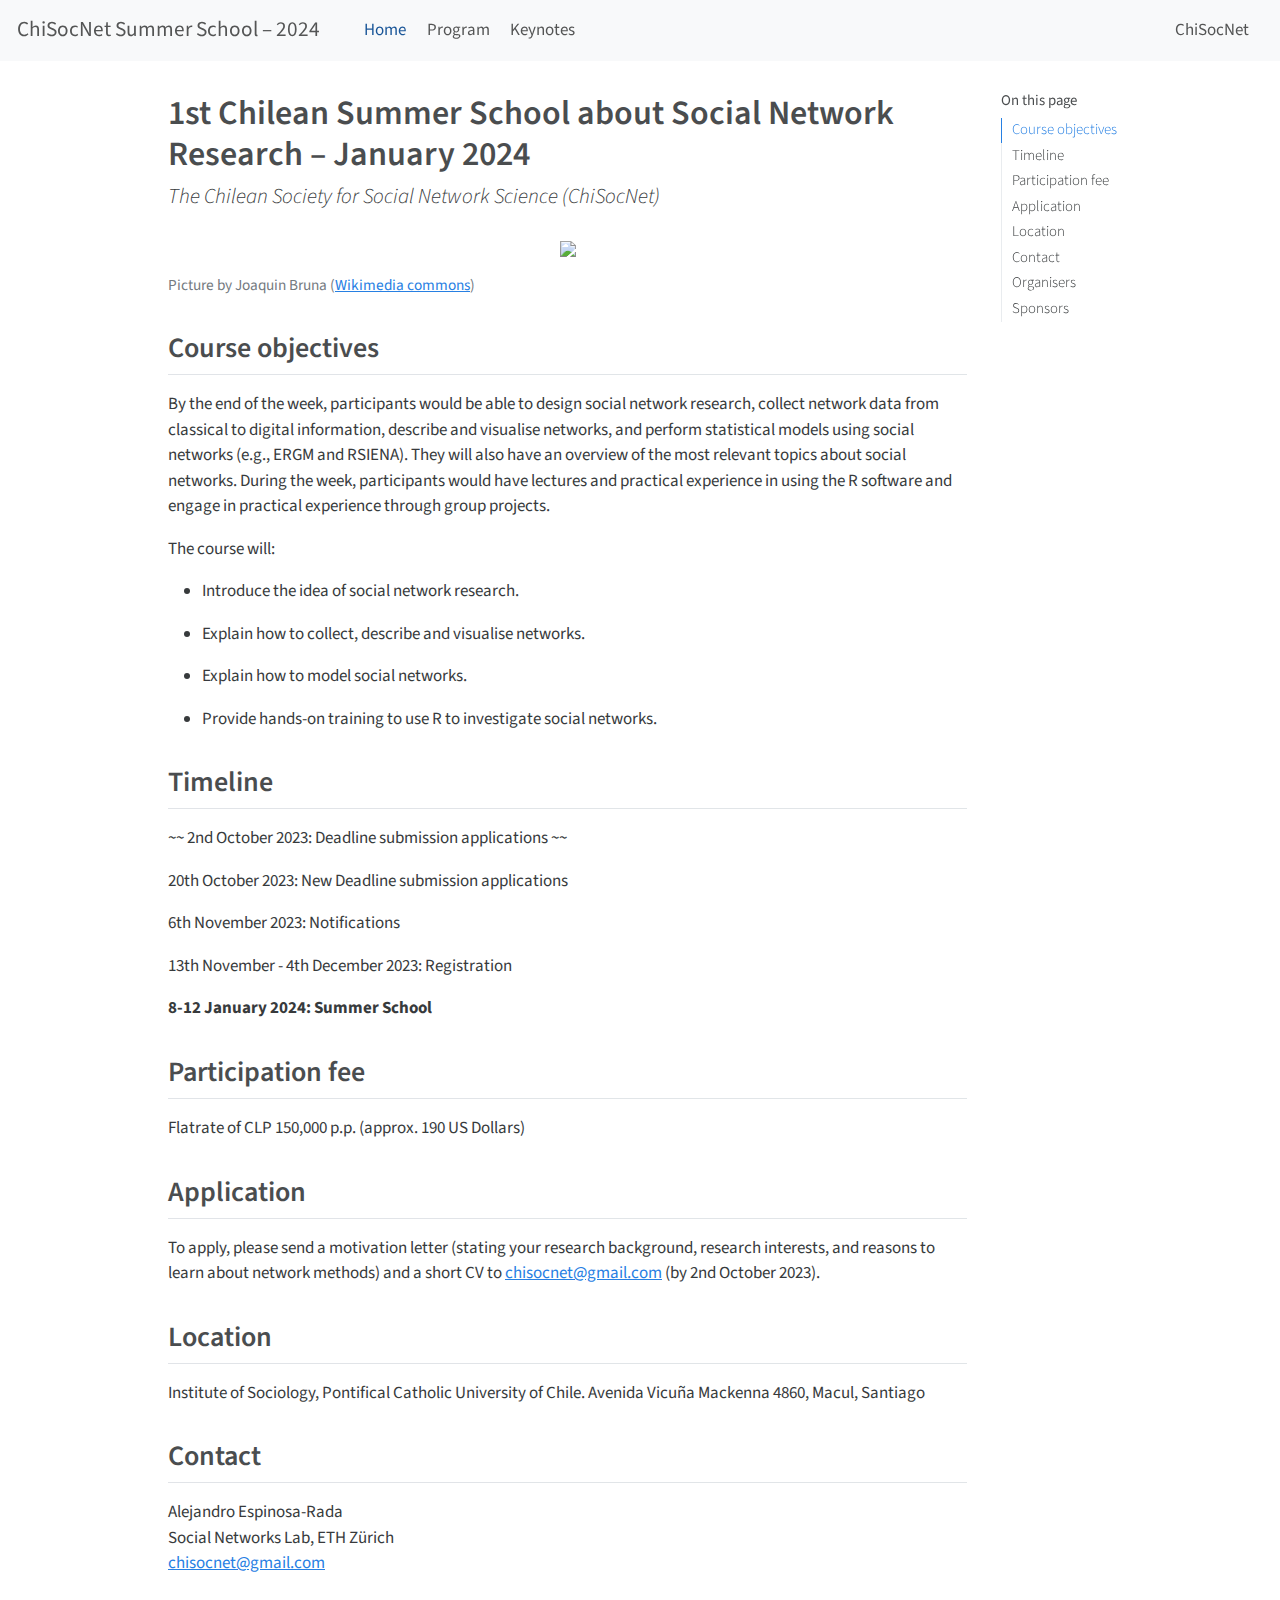
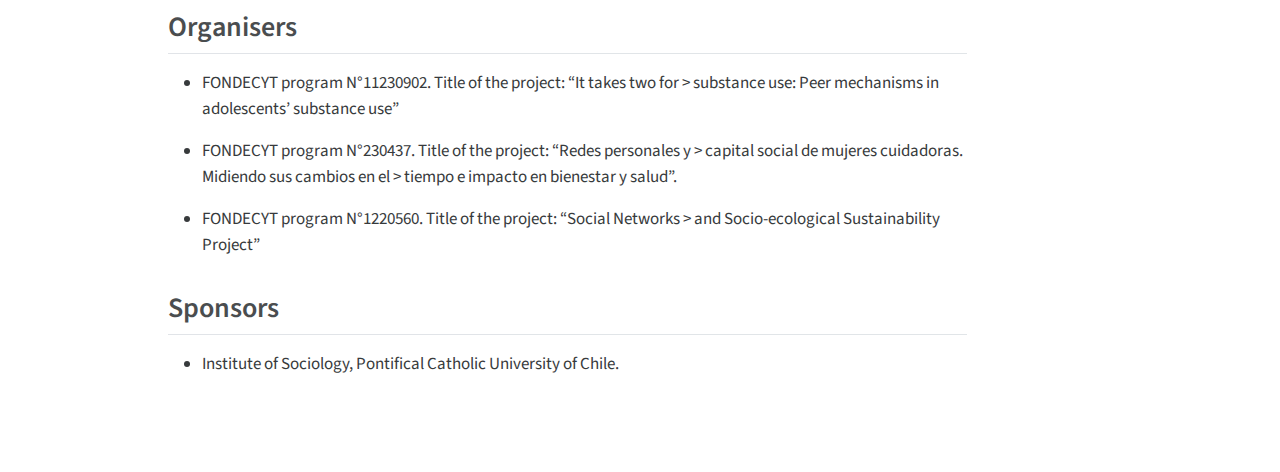
==== docs/index.html @ 859cd5cc "Re-build quarto files" ====
<!DOCTYPE html>
<html xmlns="http://www.w3.org/1999/xhtml" lang="en" xml:lang="en"><head>

<meta charset="utf-8">
<meta name="generator" content="quarto-1.3.450">

<meta name="viewport" content="width=device-width, initial-scale=1.0, user-scalable=yes">


<title>ChiSocNet Summer School – 2024 - 1st Chilean Summer School about Social Network Research – January 2024</title>
<style>
code{white-space: pre-wrap;}
span.smallcaps{font-variant: small-caps;}
div.columns{display: flex; gap: min(4vw, 1.5em);}
div.column{flex: auto; overflow-x: auto;}
div.hanging-indent{margin-left: 1.5em; text-indent: -1.5em;}
ul.task-list{list-style: none;}
ul.task-list li input[type="checkbox"] {
  width: 0.8em;
  margin: 0 0.8em 0.2em -1em; /* quarto-specific, see https://github.com/quarto-dev/quarto-cli/issues/4556 */ 
  vertical-align: middle;
}
</style>


<script src="site_libs/quarto-nav/quarto-nav.js"></script>
<script src="site_libs/clipboard/clipboard.min.js"></script>
<script src="site_libs/quarto-search/autocomplete.umd.js"></script>
<script src="site_libs/quarto-search/fuse.min.js"></script>
<script src="site_libs/quarto-search/quarto-search.js"></script>
<meta name="quarto:offset" content="./">
<script src="site_libs/quarto-html/quarto.js"></script>
<script src="site_libs/quarto-html/popper.min.js"></script>
<script src="site_libs/quarto-html/tippy.umd.min.js"></script>
<script src="site_libs/quarto-html/anchor.min.js"></script>
<link href="site_libs/quarto-html/tippy.css" rel="stylesheet">
<link href="site_libs/quarto-html/quarto-syntax-highlighting.css" rel="stylesheet" id="quarto-text-highlighting-styles">
<script src="site_libs/bootstrap/bootstrap.min.js"></script>
<link href="site_libs/bootstrap/bootstrap-icons.css" rel="stylesheet">
<link href="site_libs/bootstrap/bootstrap.min.css" rel="stylesheet" id="quarto-bootstrap" data-mode="light">
<script id="quarto-search-options" type="application/json">{
  "location": "navbar",
  "copy-button": false,
  "collapse-after": 3,
  "panel-placement": "end",
  "type": "overlay",
  "limit": 20,
  "language": {
    "search-no-results-text": "No results",
    "search-matching-documents-text": "matching documents",
    "search-copy-link-title": "Copy link to search",
    "search-hide-matches-text": "Hide additional matches",
    "search-more-match-text": "more match in this document",
    "search-more-matches-text": "more matches in this document",
    "search-clear-button-title": "Clear",
    "search-detached-cancel-button-title": "Cancel",
    "search-submit-button-title": "Submit",
    "search-label": "Search"
  }
}</script>


<link rel="stylesheet" href="styles.css">
</head>

<body class="nav-fixed">

<div id="quarto-search-results"></div>
  <header id="quarto-header" class="headroom fixed-top">
    <nav class="navbar navbar-expand-lg navbar-dark ">
      <div class="navbar-container container-fluid">
      <div class="navbar-brand-container">
    <a class="navbar-brand" href="./index.html">
    <span class="navbar-title">ChiSocNet Summer School – 2024</span>
    </a>
  </div>
            <div id="quarto-search" class="" title="Search"></div>
          <button class="navbar-toggler" type="button" data-bs-toggle="collapse" data-bs-target="#navbarCollapse" aria-controls="navbarCollapse" aria-expanded="false" aria-label="Toggle navigation" onclick="if (window.quartoToggleHeadroom) { window.quartoToggleHeadroom(); }">
  <span class="navbar-toggler-icon"></span>
</button>
          <div class="collapse navbar-collapse" id="navbarCollapse">
            <ul class="navbar-nav navbar-nav-scroll me-auto">
  <li class="nav-item">
    <a class="nav-link active" href="./index.html" rel="" target="" aria-current="page">
 <span class="menu-text">Home</span></a>
  </li>  
  <li class="nav-item">
    <a class="nav-link" href="./program.html" rel="" target="">
 <span class="menu-text">Program</span></a>
  </li>  
  <li class="nav-item">
    <a class="nav-link" href="./keynotes.html" rel="" target="">
 <span class="menu-text">Keynotes</span></a>
  </li>  
</ul>
            <ul class="navbar-nav navbar-nav-scroll ms-auto">
  <li class="nav-item">
    <a class="nav-link" href="./about.html" rel="" target="">
 <span class="menu-text">ChiSocNet</span></a>
  </li>  
</ul>
            <div class="quarto-navbar-tools">
</div>
          </div> <!-- /navcollapse -->
      </div> <!-- /container-fluid -->
    </nav>
</header>
<!-- content -->
<div id="quarto-content" class="quarto-container page-columns page-rows-contents page-layout-article page-navbar">
<!-- sidebar -->
<!-- margin-sidebar -->
    <div id="quarto-margin-sidebar" class="sidebar margin-sidebar">
        <nav id="TOC" role="doc-toc" class="toc-active">
    <h2 id="toc-title">On this page</h2>
   
  <ul>
  <li><a href="#course-objectives" id="toc-course-objectives" class="nav-link active" data-scroll-target="#course-objectives">Course objectives</a></li>
  <li><a href="#timeline" id="toc-timeline" class="nav-link" data-scroll-target="#timeline">Timeline</a></li>
  <li><a href="#participation-fee" id="toc-participation-fee" class="nav-link" data-scroll-target="#participation-fee">Participation fee</a></li>
  <li><a href="#application" id="toc-application" class="nav-link" data-scroll-target="#application">Application</a></li>
  <li><a href="#location" id="toc-location" class="nav-link" data-scroll-target="#location">Location</a></li>
  <li><a href="#contact" id="toc-contact" class="nav-link" data-scroll-target="#contact">Contact</a></li>
  <li><a href="#organisers" id="toc-organisers" class="nav-link" data-scroll-target="#organisers">Organisers</a></li>
  <li><a href="#sponsors" id="toc-sponsors" class="nav-link" data-scroll-target="#sponsors">Sponsors</a></li>
  </ul>
</nav>
    </div>
<!-- main -->
<main class="content" id="quarto-document-content">

<header id="title-block-header" class="quarto-title-block default">
<div class="quarto-title">
<h1 class="title">1st Chilean Summer School about Social Network Research – January 2024</h1>
<p class="subtitle lead"><em>The Chilean Society for Social Network Science (ChiSocNet)</em></p>
</div>



<div class="quarto-title-meta">

    
  
    
  </div>
  

</header>

<div class="quarto-figure quarto-figure-center">
<figure class="figure">
<p><img src="figures/santiago-winter-wikimedia.jpg" class="img-fluid figure-img"></p>
<figcaption class="figure-caption">Picture by Joaquin Bruna (<a href="https://commons.wikimedia.org/wiki/File:Santiago_de_Chile_%28winter%29.jpg">Wikimedia commons</a>)</figcaption>
</figure>
</div>
<section id="course-objectives" class="level2">
<h2 class="anchored" data-anchor-id="course-objectives">Course objectives</h2>
<p>By the end of the week, participants would be able to design social network research, collect network data from classical to digital information, describe and visualise networks, and perform statistical models using social networks (e.g., ERGM and RSIENA). They will also have an overview of the most relevant topics about social networks. During the week, participants would have lectures and practical experience in using the R software and engage in practical experience through group projects.</p>
<p>The course will:</p>
<ul>
<li><p>Introduce the idea of social network research.</p></li>
<li><p>Explain how to collect, describe and visualise networks.</p></li>
<li><p>Explain how to model social networks.</p></li>
<li><p>Provide hands-on training to use R to investigate social networks.</p></li>
</ul>
</section>
<section id="timeline" class="level2">
<h2 class="anchored" data-anchor-id="timeline">Timeline</h2>
<p>~~ 2nd October 2023: Deadline submission applications ~~</p>
<p>20th October 2023: New Deadline submission applications</p>
<p>6th November 2023: Notifications</p>
<p>13th November - 4th December 2023: Registration</p>
<p><strong>8-12 January 2024: Summer School</strong></p>
</section>
<section id="participation-fee" class="level2">
<h2 class="anchored" data-anchor-id="participation-fee">Participation fee</h2>
<p>Flatrate of CLP 150,000 p.p. (approx. 190 US Dollars)</p>
</section>
<section id="application" class="level2">
<h2 class="anchored" data-anchor-id="application">Application</h2>
<p>To apply, please send a motivation letter (stating your research background, research interests, and reasons to learn about network methods) and a short CV to <a href="mailto:chisocnet@gmail.com"><u>chisocnet@gmail.com</u></a> (by 2nd October 2023).</p>
</section>
<section id="location" class="level2">
<h2 class="anchored" data-anchor-id="location">Location</h2>
<p>Institute of Sociology, Pontifical Catholic University of Chile. Avenida Vicuña Mackenna 4860, Macul, Santiago</p>
</section>
<section id="contact" class="level2">
<h2 class="anchored" data-anchor-id="contact">Contact</h2>
<p>Alejandro Espinosa-Rada<br> Social Networks Lab, ETH Zürich<br> <a href="mailto:chisocnet@gmail.com"><u>chisocnet@gmail.com</u></a></p>
</section>
<section id="organisers" class="level2">
<h2 class="anchored" data-anchor-id="organisers">Organisers</h2>
<ul>
<li><p>FONDECYT program N°11230902. Title of the project: “It takes two for &gt; substance use: Peer mechanisms in adolescents’ substance use”</p></li>
<li><p>FONDECYT program N°230437. Title of the project: “Redes personales y &gt; capital social de mujeres cuidadoras. Midiendo sus cambios en el &gt; tiempo e impacto en bienestar y salud”.</p></li>
<li><p>FONDECYT program N°1220560. Title of the project: “Social Networks &gt; and Socio-ecological Sustainability Project”</p></li>
</ul>
</section>
<section id="sponsors" class="level2">
<h2 class="anchored" data-anchor-id="sponsors">Sponsors</h2>
<ul>
<li>Institute of Sociology, Pontifical Catholic University of Chile.</li>
</ul>


</section>

</main> <!-- /main -->
<script id="quarto-html-after-body" type="application/javascript">
window.document.addEventListener("DOMContentLoaded", function (event) {
  const toggleBodyColorMode = (bsSheetEl) => {
    const mode = bsSheetEl.getAttribute("data-mode");
    const bodyEl = window.document.querySelector("body");
    if (mode === "dark") {
      bodyEl.classList.add("quarto-dark");
      bodyEl.classList.remove("quarto-light");
    } else {
      bodyEl.classList.add("quarto-light");
      bodyEl.classList.remove("quarto-dark");
    }
  }
  const toggleBodyColorPrimary = () => {
    const bsSheetEl = window.document.querySelector("link#quarto-bootstrap");
    if (bsSheetEl) {
      toggleBodyColorMode(bsSheetEl);
    }
  }
  toggleBodyColorPrimary();  
  const icon = "";
  const anchorJS = new window.AnchorJS();
  anchorJS.options = {
    placement: 'right',
    icon: icon
  };
  anchorJS.add('.anchored');
  const isCodeAnnotation = (el) => {
    for (const clz of el.classList) {
      if (clz.startsWith('code-annotation-')) {                     
        return true;
      }
    }
    return false;
  }
  const clipboard = new window.ClipboardJS('.code-copy-button', {
    text: function(trigger) {
      const codeEl = trigger.previousElementSibling.cloneNode(true);
      for (const childEl of codeEl.children) {
        if (isCodeAnnotation(childEl)) {
          childEl.remove();
        }
      }
      return codeEl.innerText;
    }
  });
  clipboard.on('success', function(e) {
    // button target
    const button = e.trigger;
    // don't keep focus
    button.blur();
    // flash "checked"
    button.classList.add('code-copy-button-checked');
    var currentTitle = button.getAttribute("title");
    button.setAttribute("title", "Copied!");
    let tooltip;
    if (window.bootstrap) {
      button.setAttribute("data-bs-toggle", "tooltip");
      button.setAttribute("data-bs-placement", "left");
      button.setAttribute("data-bs-title", "Copied!");
      tooltip = new bootstrap.Tooltip(button, 
        { trigger: "manual", 
          customClass: "code-copy-button-tooltip",
          offset: [0, -8]});
      tooltip.show();    
    }
    setTimeout(function() {
      if (tooltip) {
        tooltip.hide();
        button.removeAttribute("data-bs-title");
        button.removeAttribute("data-bs-toggle");
        button.removeAttribute("data-bs-placement");
      }
      button.setAttribute("title", currentTitle);
      button.classList.remove('code-copy-button-checked');
    }, 1000);
    // clear code selection
    e.clearSelection();
  });
  function tippyHover(el, contentFn) {
    const config = {
      allowHTML: true,
      content: contentFn,
      maxWidth: 500,
      delay: 100,
      arrow: false,
      appendTo: function(el) {
          return el.parentElement;
      },
      interactive: true,
      interactiveBorder: 10,
      theme: 'quarto',
      placement: 'bottom-start'
    };
    window.tippy(el, config); 
  }
  const noterefs = window.document.querySelectorAll('a[role="doc-noteref"]');
  for (var i=0; i<noterefs.length; i++) {
    const ref = noterefs[i];
    tippyHover(ref, function() {
      // use id or data attribute instead here
      let href = ref.getAttribute('data-footnote-href') || ref.getAttribute('href');
      try { href = new URL(href).hash; } catch {}
      const id = href.replace(/^#\/?/, "");
      const note = window.document.getElementById(id);
      return note.innerHTML;
    });
  }
      let selectedAnnoteEl;
      const selectorForAnnotation = ( cell, annotation) => {
        let cellAttr = 'data-code-cell="' + cell + '"';
        let lineAttr = 'data-code-annotation="' +  annotation + '"';
        const selector = 'span[' + cellAttr + '][' + lineAttr + ']';
        return selector;
      }
      const selectCodeLines = (annoteEl) => {
        const doc = window.document;
        const targetCell = annoteEl.getAttribute("data-target-cell");
        const targetAnnotation = annoteEl.getAttribute("data-target-annotation");
        const annoteSpan = window.document.querySelector(selectorForAnnotation(targetCell, targetAnnotation));
        const lines = annoteSpan.getAttribute("data-code-lines").split(",");
        const lineIds = lines.map((line) => {
          return targetCell + "-" + line;
        })
        let top = null;
        let height = null;
        let parent = null;
        if (lineIds.length > 0) {
            //compute the position of the single el (top and bottom and make a div)
            const el = window.document.getElementById(lineIds[0]);
            top = el.offsetTop;
            height = el.offsetHeight;
            parent = el.parentElement.parentElement;
          if (lineIds.length > 1) {
            const lastEl = window.document.getElementById(lineIds[lineIds.length - 1]);
            const bottom = lastEl.offsetTop + lastEl.offsetHeight;
            height = bottom - top;
          }
          if (top !== null && height !== null && parent !== null) {
            // cook up a div (if necessary) and position it 
            let div = window.document.getElementById("code-annotation-line-highlight");
            if (div === null) {
              div = window.document.createElement("div");
              div.setAttribute("id", "code-annotation-line-highlight");
              div.style.position = 'absolute';
              parent.appendChild(div);
            }
            div.style.top = top - 2 + "px";
            div.style.height = height + 4 + "px";
            let gutterDiv = window.document.getElementById("code-annotation-line-highlight-gutter");
            if (gutterDiv === null) {
              gutterDiv = window.document.createElement("div");
              gutterDiv.setAttribute("id", "code-annotation-line-highlight-gutter");
              gutterDiv.style.position = 'absolute';
              const codeCell = window.document.getElementById(targetCell);
              const gutter = codeCell.querySelector('.code-annotation-gutter');
              gutter.appendChild(gutterDiv);
            }
            gutterDiv.style.top = top - 2 + "px";
            gutterDiv.style.height = height + 4 + "px";
          }
          selectedAnnoteEl = annoteEl;
        }
      };
      const unselectCodeLines = () => {
        const elementsIds = ["code-annotation-line-highlight", "code-annotation-line-highlight-gutter"];
        elementsIds.forEach((elId) => {
          const div = window.document.getElementById(elId);
          if (div) {
            div.remove();
          }
        });
        selectedAnnoteEl = undefined;
      };
      // Attach click handler to the DT
      const annoteDls = window.document.querySelectorAll('dt[data-target-cell]');
      for (const annoteDlNode of annoteDls) {
        annoteDlNode.addEventListener('click', (event) => {
          const clickedEl = event.target;
          if (clickedEl !== selectedAnnoteEl) {
            unselectCodeLines();
            const activeEl = window.document.querySelector('dt[data-target-cell].code-annotation-active');
            if (activeEl) {
              activeEl.classList.remove('code-annotation-active');
            }
            selectCodeLines(clickedEl);
            clickedEl.classList.add('code-annotation-active');
          } else {
            // Unselect the line
            unselectCodeLines();
            clickedEl.classList.remove('code-annotation-active');
          }
        });
      }
  const findCites = (el) => {
    const parentEl = el.parentElement;
    if (parentEl) {
      const cites = parentEl.dataset.cites;
      if (cites) {
        return {
          el,
          cites: cites.split(' ')
        };
      } else {
        return findCites(el.parentElement)
      }
    } else {
      return undefined;
    }
  };
  var bibliorefs = window.document.querySelectorAll('a[role="doc-biblioref"]');
  for (var i=0; i<bibliorefs.length; i++) {
    const ref = bibliorefs[i];
    const citeInfo = findCites(ref);
    if (citeInfo) {
      tippyHover(citeInfo.el, function() {
        var popup = window.document.createElement('div');
        citeInfo.cites.forEach(function(cite) {
          var citeDiv = window.document.createElement('div');
          citeDiv.classList.add('hanging-indent');
          citeDiv.classList.add('csl-entry');
          var biblioDiv = window.document.getElementById('ref-' + cite);
          if (biblioDiv) {
            citeDiv.innerHTML = biblioDiv.innerHTML;
          }
          popup.appendChild(citeDiv);
        });
        return popup.innerHTML;
      });
    }
  }
});
</script>
</div> <!-- /content -->



</body></html>
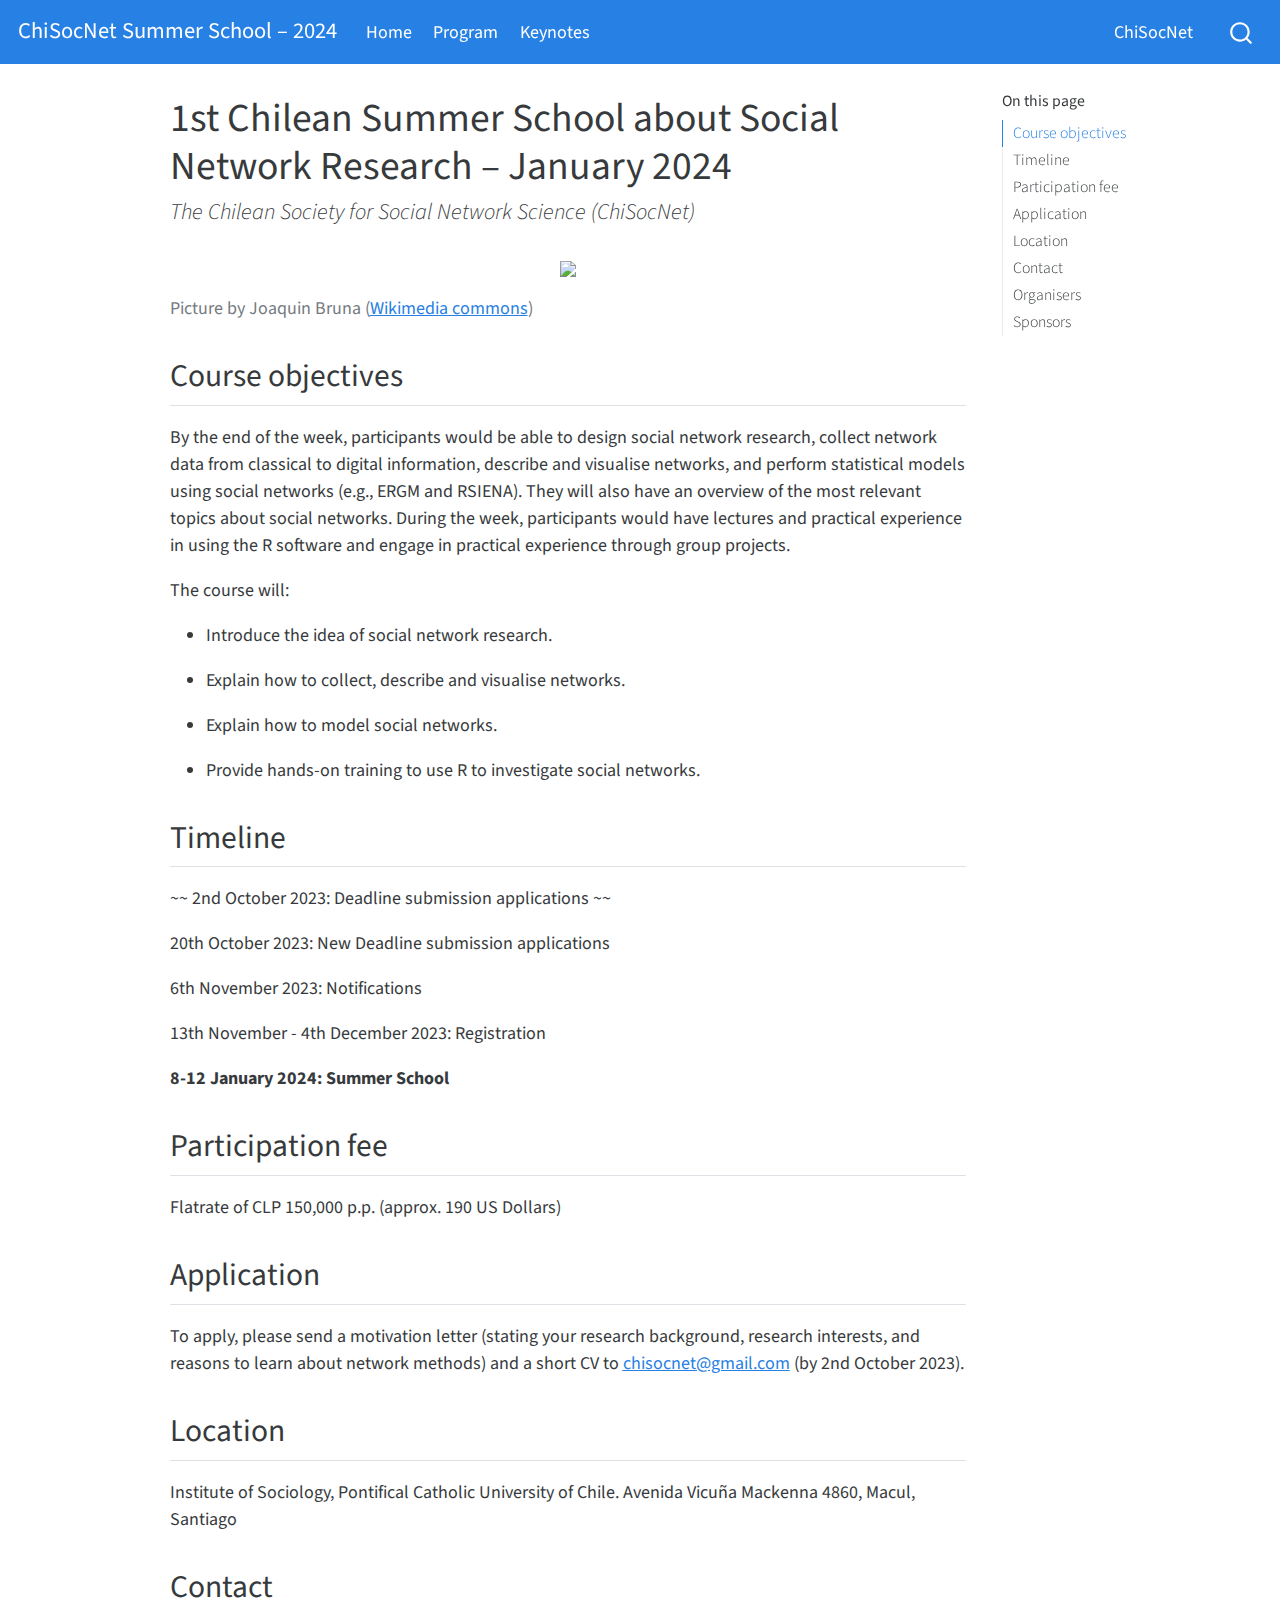
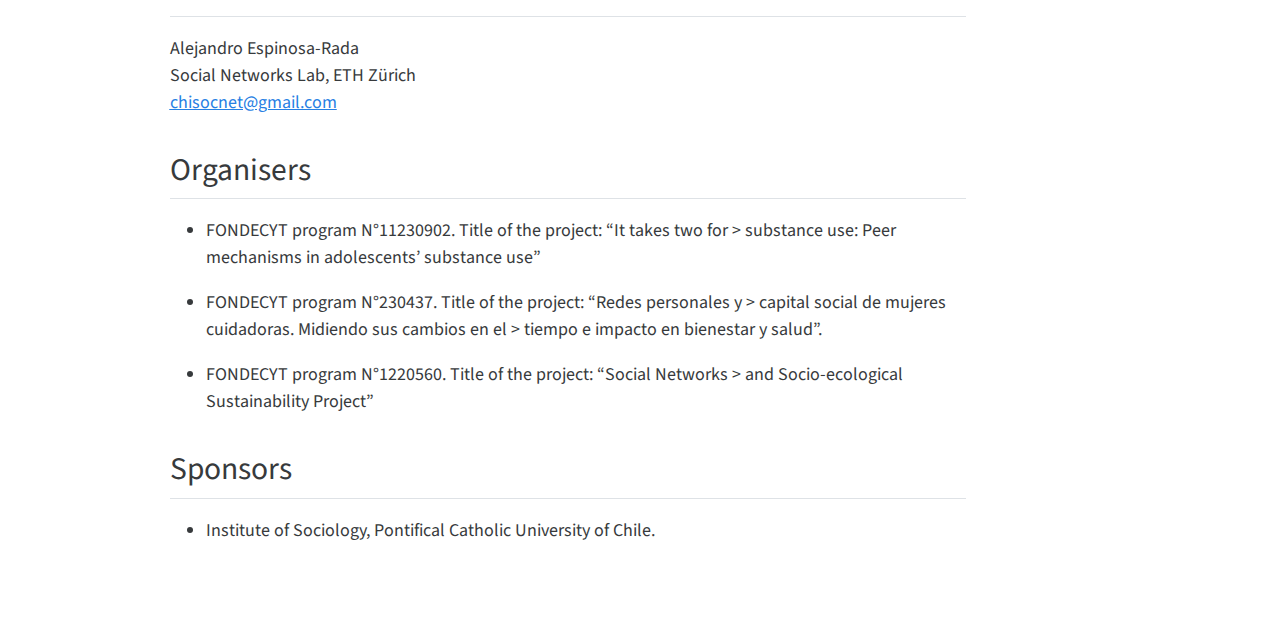
==== commit 9c2ec629: "Update dates" ====
--- a/docs/index.html
+++ b/docs/index.html
@@ -2,7 +2,7 @@
 <html xmlns="http://www.w3.org/1999/xhtml" lang="en" xml:lang="en"><head>
 
 <meta charset="utf-8">
-<meta name="generator" content="quarto-1.3.450">
+<meta name="generator" content="quarto-1.0.37">
 
 <meta name="viewport" content="width=device-width, initial-scale=1.0, user-scalable=yes">
 
@@ -11,15 +11,10 @@
 <style>
 code{white-space: pre-wrap;}
 span.smallcaps{font-variant: small-caps;}
-div.columns{display: flex; gap: min(4vw, 1.5em);}
-div.column{flex: auto; overflow-x: auto;}
+span.underline{text-decoration: underline;}
+div.column{display: inline-block; vertical-align: top; width: 50%;}
 div.hanging-indent{margin-left: 1.5em; text-indent: -1.5em;}
 ul.task-list{list-style: none;}
-ul.task-list li input[type="checkbox"] {
-  width: 0.8em;
-  margin: 0 0.8em 0.2em -1em; /* quarto-specific, see https://github.com/quarto-dev/quarto-cli/issues/4556 */ 
-  vertical-align: middle;
-}
 </style>
 
 
@@ -54,8 +49,7 @@
     "search-more-matches-text": "more matches in this document",
     "search-clear-button-title": "Clear",
     "search-detached-cancel-button-title": "Cancel",
-    "search-submit-button-title": "Submit",
-    "search-label": "Search"
+    "search-submit-button-title": "Submit"
   }
 }</script>
 
@@ -69,38 +63,30 @@
   <header id="quarto-header" class="headroom fixed-top">
     <nav class="navbar navbar-expand-lg navbar-dark ">
       <div class="navbar-container container-fluid">
-      <div class="navbar-brand-container">
-    <a class="navbar-brand" href="./index.html">
+      <a class="navbar-brand" href="./index.html">
     <span class="navbar-title">ChiSocNet Summer School – 2024</span>
-    </a>
-  </div>
-            <div id="quarto-search" class="" title="Search"></div>
+  </a>
           <button class="navbar-toggler" type="button" data-bs-toggle="collapse" data-bs-target="#navbarCollapse" aria-controls="navbarCollapse" aria-expanded="false" aria-label="Toggle navigation" onclick="if (window.quartoToggleHeadroom) { window.quartoToggleHeadroom(); }">
   <span class="navbar-toggler-icon"></span>
 </button>
           <div class="collapse navbar-collapse" id="navbarCollapse">
             <ul class="navbar-nav navbar-nav-scroll me-auto">
   <li class="nav-item">
-    <a class="nav-link active" href="./index.html" rel="" target="" aria-current="page">
- <span class="menu-text">Home</span></a>
-  </li>  
-  <li class="nav-item">
-    <a class="nav-link" href="./program.html" rel="" target="">
- <span class="menu-text">Program</span></a>
-  </li>  
-  <li class="nav-item">
-    <a class="nav-link" href="./keynotes.html" rel="" target="">
- <span class="menu-text">Keynotes</span></a>
+    <a class="nav-link active" href="./index.html" aria-current="page">Home</a>
+  </li>  
+  <li class="nav-item">
+    <a class="nav-link" href="./program.html">Program</a>
+  </li>  
+  <li class="nav-item">
+    <a class="nav-link" href="./keynotes.html">Keynotes</a>
   </li>  
 </ul>
             <ul class="navbar-nav navbar-nav-scroll ms-auto">
   <li class="nav-item">
-    <a class="nav-link" href="./about.html" rel="" target="">
- <span class="menu-text">ChiSocNet</span></a>
-  </li>  
-</ul>
-            <div class="quarto-navbar-tools">
-</div>
+    <a class="nav-link" href="./about.html">ChiSocNet</a>
+  </li>  
+</ul>
+              <div id="quarto-search" class="" title="Search"></div>
           </div> <!-- /navcollapse -->
       </div> <!-- /container-fluid -->
     </nav>
@@ -110,7 +96,7 @@
 <!-- sidebar -->
 <!-- margin-sidebar -->
     <div id="quarto-margin-sidebar" class="sidebar margin-sidebar">
-        <nav id="TOC" role="doc-toc" class="toc-active">
+        <nav id="TOC" role="doc-toc">
     <h2 id="toc-title">On this page</h2>
    
   <ul>
@@ -139,7 +125,6 @@
 <div class="quarto-title-meta">
 
     
-  
     
   </div>
   
@@ -149,7 +134,7 @@
 <div class="quarto-figure quarto-figure-center">
 <figure class="figure">
 <p><img src="figures/santiago-winter-wikimedia.jpg" class="img-fluid figure-img"></p>
-<figcaption class="figure-caption">Picture by Joaquin Bruna (<a href="https://commons.wikimedia.org/wiki/File:Santiago_de_Chile_%28winter%29.jpg">Wikimedia commons</a>)</figcaption>
+<p></p><figcaption class="figure-caption">Picture by Joaquin Bruna (<a href="https://commons.wikimedia.org/wiki/File:Santiago_de_Chile_%28winter%29.jpg">Wikimedia commons</a>)</figcaption><p></p>
 </figure>
 </div>
 <section id="course-objectives" class="level2">
@@ -232,23 +217,9 @@
     icon: icon
   };
   anchorJS.add('.anchored');
-  const isCodeAnnotation = (el) => {
-    for (const clz of el.classList) {
-      if (clz.startsWith('code-annotation-')) {                     
-        return true;
-      }
-    }
-    return false;
-  }
   const clipboard = new window.ClipboardJS('.code-copy-button', {
-    text: function(trigger) {
-      const codeEl = trigger.previousElementSibling.cloneNode(true);
-      for (const childEl of codeEl.children) {
-        if (isCodeAnnotation(childEl)) {
-          childEl.remove();
-        }
-      }
-      return codeEl.innerText;
+    target: function(trigger) {
+      return trigger.previousElementSibling;
     }
   });
   clipboard.on('success', function(e) {
@@ -260,24 +231,7 @@
     button.classList.add('code-copy-button-checked');
     var currentTitle = button.getAttribute("title");
     button.setAttribute("title", "Copied!");
-    let tooltip;
-    if (window.bootstrap) {
-      button.setAttribute("data-bs-toggle", "tooltip");
-      button.setAttribute("data-bs-placement", "left");
-      button.setAttribute("data-bs-title", "Copied!");
-      tooltip = new bootstrap.Tooltip(button, 
-        { trigger: "manual", 
-          customClass: "code-copy-button-tooltip",
-          offset: [0, -8]});
-      tooltip.show();    
-    }
     setTimeout(function() {
-      if (tooltip) {
-        tooltip.hide();
-        button.removeAttribute("data-bs-title");
-        button.removeAttribute("data-bs-toggle");
-        button.removeAttribute("data-bs-placement");
-      }
       button.setAttribute("title", currentTitle);
       button.classList.remove('code-copy-button-checked');
     }, 1000);
@@ -305,136 +259,31 @@
   for (var i=0; i<noterefs.length; i++) {
     const ref = noterefs[i];
     tippyHover(ref, function() {
-      // use id or data attribute instead here
-      let href = ref.getAttribute('data-footnote-href') || ref.getAttribute('href');
+      let href = ref.getAttribute('href');
       try { href = new URL(href).hash; } catch {}
       const id = href.replace(/^#\/?/, "");
       const note = window.document.getElementById(id);
       return note.innerHTML;
     });
   }
-      let selectedAnnoteEl;
-      const selectorForAnnotation = ( cell, annotation) => {
-        let cellAttr = 'data-code-cell="' + cell + '"';
-        let lineAttr = 'data-code-annotation="' +  annotation + '"';
-        const selector = 'span[' + cellAttr + '][' + lineAttr + ']';
-        return selector;
-      }
-      const selectCodeLines = (annoteEl) => {
-        const doc = window.document;
-        const targetCell = annoteEl.getAttribute("data-target-cell");
-        const targetAnnotation = annoteEl.getAttribute("data-target-annotation");
-        const annoteSpan = window.document.querySelector(selectorForAnnotation(targetCell, targetAnnotation));
-        const lines = annoteSpan.getAttribute("data-code-lines").split(",");
-        const lineIds = lines.map((line) => {
-          return targetCell + "-" + line;
-        })
-        let top = null;
-        let height = null;
-        let parent = null;
-        if (lineIds.length > 0) {
-            //compute the position of the single el (top and bottom and make a div)
-            const el = window.document.getElementById(lineIds[0]);
-            top = el.offsetTop;
-            height = el.offsetHeight;
-            parent = el.parentElement.parentElement;
-          if (lineIds.length > 1) {
-            const lastEl = window.document.getElementById(lineIds[lineIds.length - 1]);
-            const bottom = lastEl.offsetTop + lastEl.offsetHeight;
-            height = bottom - top;
-          }
-          if (top !== null && height !== null && parent !== null) {
-            // cook up a div (if necessary) and position it 
-            let div = window.document.getElementById("code-annotation-line-highlight");
-            if (div === null) {
-              div = window.document.createElement("div");
-              div.setAttribute("id", "code-annotation-line-highlight");
-              div.style.position = 'absolute';
-              parent.appendChild(div);
-            }
-            div.style.top = top - 2 + "px";
-            div.style.height = height + 4 + "px";
-            let gutterDiv = window.document.getElementById("code-annotation-line-highlight-gutter");
-            if (gutterDiv === null) {
-              gutterDiv = window.document.createElement("div");
-              gutterDiv.setAttribute("id", "code-annotation-line-highlight-gutter");
-              gutterDiv.style.position = 'absolute';
-              const codeCell = window.document.getElementById(targetCell);
-              const gutter = codeCell.querySelector('.code-annotation-gutter');
-              gutter.appendChild(gutterDiv);
-            }
-            gutterDiv.style.top = top - 2 + "px";
-            gutterDiv.style.height = height + 4 + "px";
-          }
-          selectedAnnoteEl = annoteEl;
-        }
-      };
-      const unselectCodeLines = () => {
-        const elementsIds = ["code-annotation-line-highlight", "code-annotation-line-highlight-gutter"];
-        elementsIds.forEach((elId) => {
-          const div = window.document.getElementById(elId);
-          if (div) {
-            div.remove();
-          }
-        });
-        selectedAnnoteEl = undefined;
-      };
-      // Attach click handler to the DT
-      const annoteDls = window.document.querySelectorAll('dt[data-target-cell]');
-      for (const annoteDlNode of annoteDls) {
-        annoteDlNode.addEventListener('click', (event) => {
-          const clickedEl = event.target;
-          if (clickedEl !== selectedAnnoteEl) {
-            unselectCodeLines();
-            const activeEl = window.document.querySelector('dt[data-target-cell].code-annotation-active');
-            if (activeEl) {
-              activeEl.classList.remove('code-annotation-active');
-            }
-            selectCodeLines(clickedEl);
-            clickedEl.classList.add('code-annotation-active');
-          } else {
-            // Unselect the line
-            unselectCodeLines();
-            clickedEl.classList.remove('code-annotation-active');
-          }
-        });
-      }
-  const findCites = (el) => {
-    const parentEl = el.parentElement;
-    if (parentEl) {
-      const cites = parentEl.dataset.cites;
-      if (cites) {
-        return {
-          el,
-          cites: cites.split(' ')
-        };
-      } else {
-        return findCites(el.parentElement)
-      }
-    } else {
-      return undefined;
-    }
-  };
   var bibliorefs = window.document.querySelectorAll('a[role="doc-biblioref"]');
   for (var i=0; i<bibliorefs.length; i++) {
     const ref = bibliorefs[i];
-    const citeInfo = findCites(ref);
-    if (citeInfo) {
-      tippyHover(citeInfo.el, function() {
-        var popup = window.document.createElement('div');
-        citeInfo.cites.forEach(function(cite) {
-          var citeDiv = window.document.createElement('div');
-          citeDiv.classList.add('hanging-indent');
-          citeDiv.classList.add('csl-entry');
-          var biblioDiv = window.document.getElementById('ref-' + cite);
-          if (biblioDiv) {
-            citeDiv.innerHTML = biblioDiv.innerHTML;
-          }
-          popup.appendChild(citeDiv);
-        });
-        return popup.innerHTML;
+    const cites = ref.parentNode.getAttribute('data-cites').split(' ');
+    tippyHover(ref, function() {
+      var popup = window.document.createElement('div');
+      cites.forEach(function(cite) {
+        var citeDiv = window.document.createElement('div');
+        citeDiv.classList.add('hanging-indent');
+        citeDiv.classList.add('csl-entry');
+        var biblioDiv = window.document.getElementById('ref-' + cite);
+        if (biblioDiv) {
+          citeDiv.innerHTML = biblioDiv.innerHTML;
+        }
+        popup.appendChild(citeDiv);
       });
-    }
+      return popup.innerHTML;
+    });
   }
 });
 </script>
--- a/docs/site_libs/quarto-html/quarto-syntax-highlighting.css
+++ b/docs/site_libs/quarto-html/quarto-syntax-highlighting.css
@@ -0,0 +1,171 @@
+/* quarto syntax highlight colors */
+:root {
+  --quarto-hl-ot-color: #003B4F;
+  --quarto-hl-at-color: #657422;
+  --quarto-hl-ss-color: #20794D;
+  --quarto-hl-an-color: #5E5E5E;
+  --quarto-hl-fu-color: #4758AB;
+  --quarto-hl-st-color: #20794D;
+  --quarto-hl-cf-color: #003B4F;
+  --quarto-hl-op-color: #5E5E5E;
+  --quarto-hl-er-color: #AD0000;
+  --quarto-hl-bn-color: #AD0000;
+  --quarto-hl-al-color: #AD0000;
+  --quarto-hl-va-color: #111111;
+  --quarto-hl-bu-color: inherit;
+  --quarto-hl-ex-color: inherit;
+  --quarto-hl-pp-color: #AD0000;
+  --quarto-hl-in-color: #5E5E5E;
+  --quarto-hl-vs-color: #20794D;
+  --quarto-hl-wa-color: #5E5E5E;
+  --quarto-hl-do-color: #5E5E5E;
+  --quarto-hl-im-color: #00769E;
+  --quarto-hl-ch-color: #20794D;
+  --quarto-hl-dt-color: #AD0000;
+  --quarto-hl-fl-color: #AD0000;
+  --quarto-hl-co-color: #5E5E5E;
+  --quarto-hl-cv-color: #5E5E5E;
+  --quarto-hl-cn-color: #8f5902;
+  --quarto-hl-sc-color: #5E5E5E;
+  --quarto-hl-dv-color: #AD0000;
+  --quarto-hl-kw-color: #003B4F;
+}
+
+/* other quarto variables */
+:root {
+  --quarto-font-monospace: SFMono-Regular, Menlo, Monaco, Consolas, "Liberation Mono", "Courier New", monospace;
+}
+
+pre > code.sourceCode > span {
+  color: #003B4F;
+}
+
+code span {
+  color: #003B4F;
+}
+
+code.sourceCode > span {
+  color: #003B4F;
+}
+
+div.sourceCode,
+div.sourceCode pre.sourceCode {
+  color: #003B4F;
+}
+
+code span.ot {
+  color: #003B4F;
+}
+
+code span.at {
+  color: #657422;
+}
+
+code span.ss {
+  color: #20794D;
+}
+
+code span.an {
+  color: #5E5E5E;
+}
+
+code span.fu {
+  color: #4758AB;
+}
+
+code span.st {
+  color: #20794D;
+}
+
+code span.cf {
+  color: #003B4F;
+}
+
+code span.op {
+  color: #5E5E5E;
+}
+
+code span.er {
+  color: #AD0000;
+}
+
+code span.bn {
+  color: #AD0000;
+}
+
+code span.al {
+  color: #AD0000;
+}
+
+code span.va {
+  color: #111111;
+}
+
+code span.pp {
+  color: #AD0000;
+}
+
+code span.in {
+  color: #5E5E5E;
+}
+
+code span.vs {
+  color: #20794D;
+}
+
+code span.wa {
+  color: #5E5E5E;
+  font-style: italic;
+}
+
+code span.do {
+  color: #5E5E5E;
+  font-style: italic;
+}
+
+code span.im {
+  color: #00769E;
+}
+
+code span.ch {
+  color: #20794D;
+}
+
+code span.dt {
+  color: #AD0000;
+}
+
+code span.fl {
+  color: #AD0000;
+}
+
+code span.co {
+  color: #5E5E5E;
+}
+
+code span.cv {
+  color: #5E5E5E;
+  font-style: italic;
+}
+
+code span.cn {
+  color: #8f5902;
+}
+
+code span.sc {
+  color: #5E5E5E;
+}
+
+code span.dv {
+  color: #AD0000;
+}
+
+code span.kw {
+  color: #003B4F;
+}
+
+.prevent-inlining {
+  content: "</";
+}
+
+/*# sourceMappingURL=debc5d5d77c3f9108843748ff7464032.css.map */
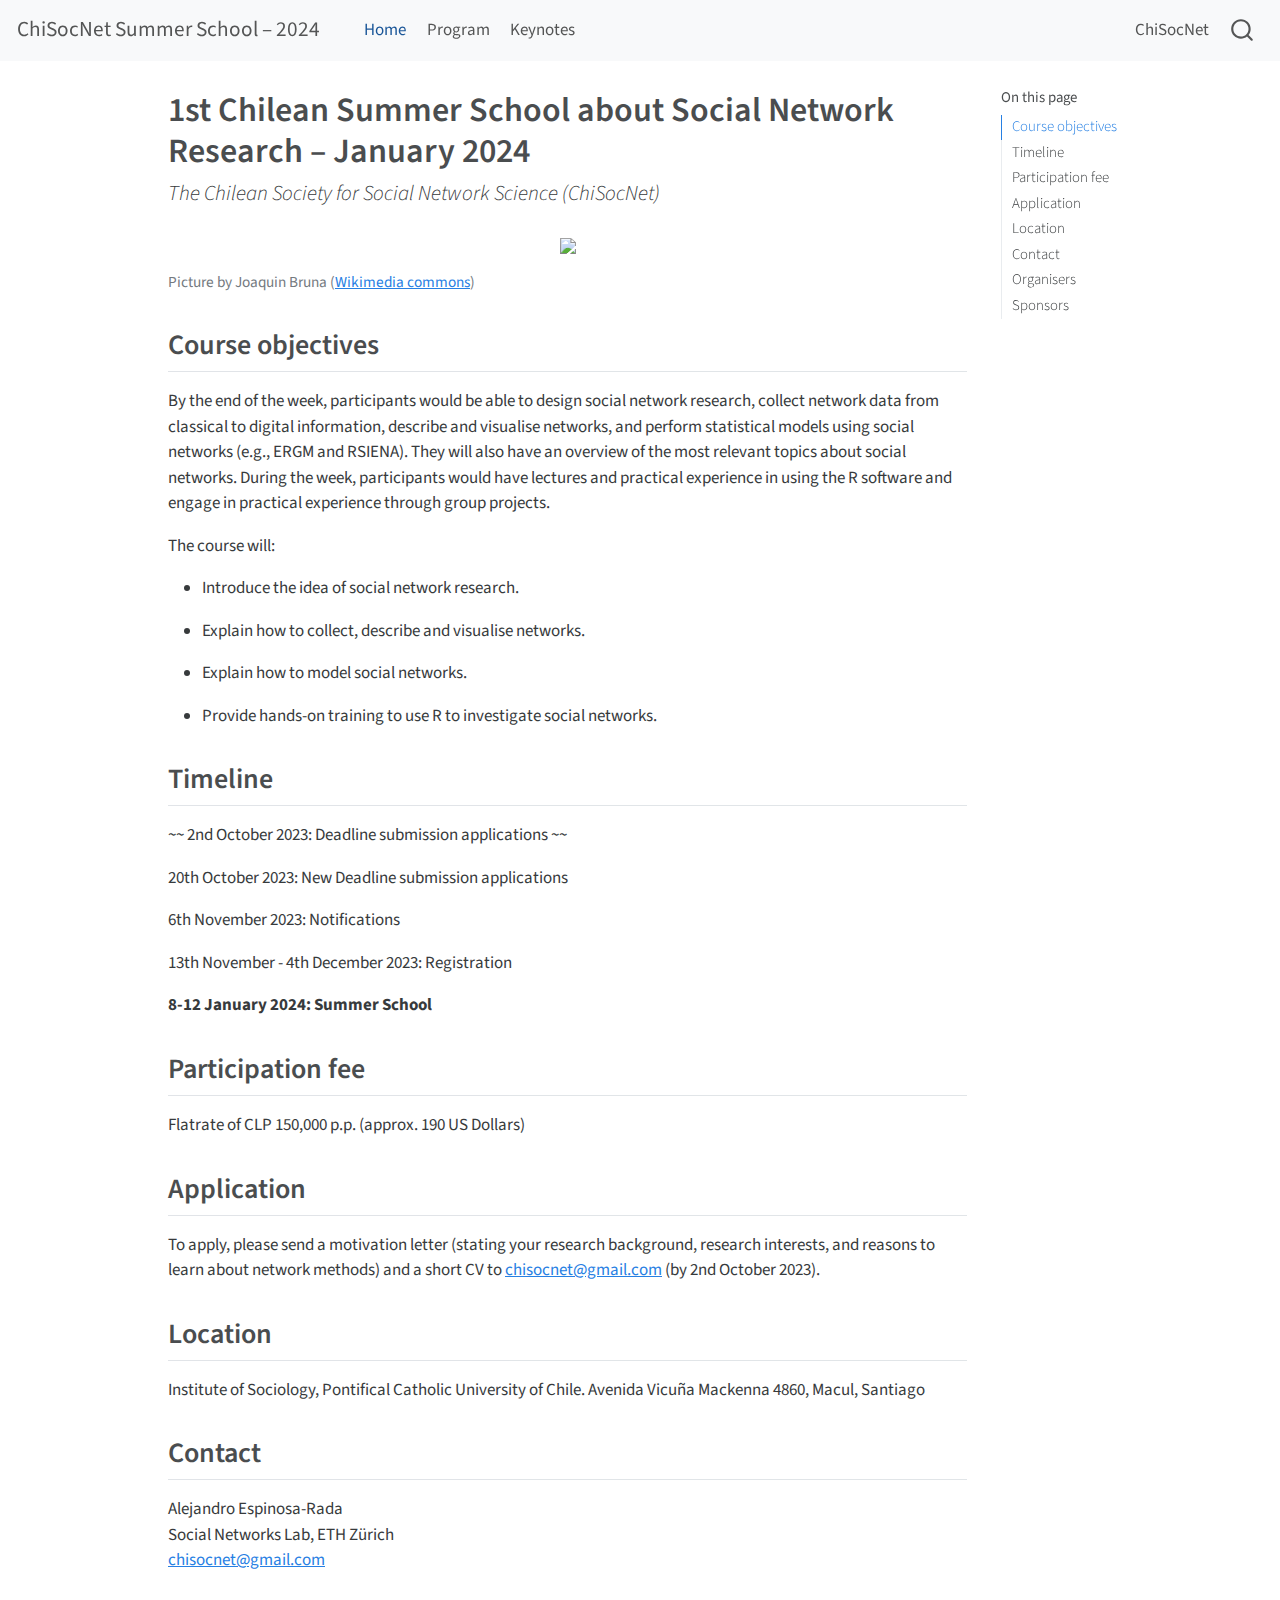
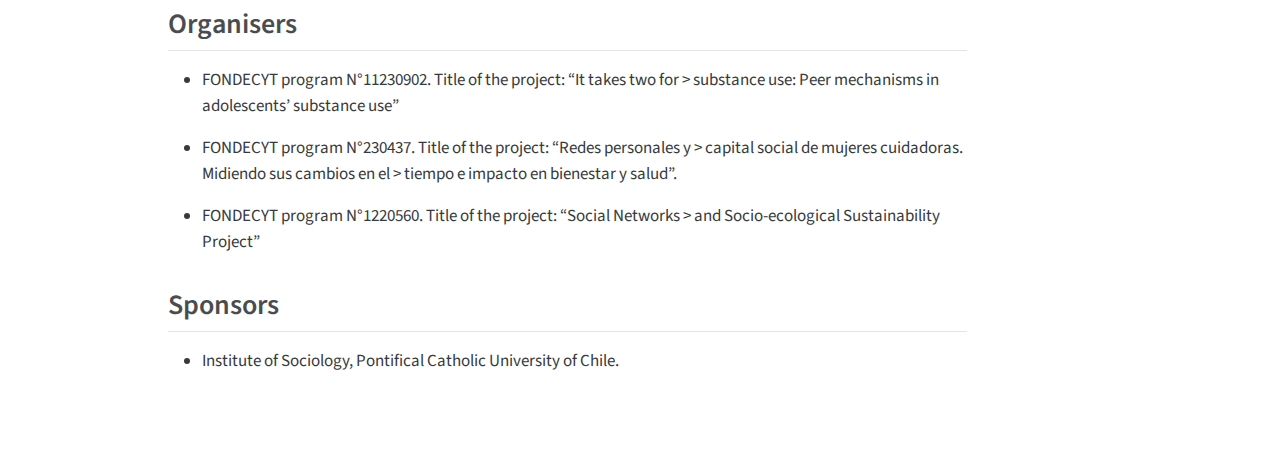
==== commit 7656711f: "Re-build quarto files" ====
--- a/docs/index.html
+++ b/docs/index.html
@@ -2,7 +2,7 @@
 <html xmlns="http://www.w3.org/1999/xhtml" lang="en" xml:lang="en"><head>
 
 <meta charset="utf-8">
-<meta name="generator" content="quarto-1.0.37">
+<meta name="generator" content="quarto-1.3.450">
 
 <meta name="viewport" content="width=device-width, initial-scale=1.0, user-scalable=yes">
 
@@ -11,10 +11,15 @@
 <style>
 code{white-space: pre-wrap;}
 span.smallcaps{font-variant: small-caps;}
-span.underline{text-decoration: underline;}
-div.column{display: inline-block; vertical-align: top; width: 50%;}
+div.columns{display: flex; gap: min(4vw, 1.5em);}
+div.column{flex: auto; overflow-x: auto;}
 div.hanging-indent{margin-left: 1.5em; text-indent: -1.5em;}
 ul.task-list{list-style: none;}
+ul.task-list li input[type="checkbox"] {
+  width: 0.8em;
+  margin: 0 0.8em 0.2em -1em; /* quarto-specific, see https://github.com/quarto-dev/quarto-cli/issues/4556 */ 
+  vertical-align: middle;
+}
 </style>
 
 
@@ -49,7 +54,8 @@
     "search-more-matches-text": "more matches in this document",
     "search-clear-button-title": "Clear",
     "search-detached-cancel-button-title": "Cancel",
-    "search-submit-button-title": "Submit"
+    "search-submit-button-title": "Submit",
+    "search-label": "Search"
   }
 }</script>
 
@@ -63,30 +69,38 @@
   <header id="quarto-header" class="headroom fixed-top">
     <nav class="navbar navbar-expand-lg navbar-dark ">
       <div class="navbar-container container-fluid">
-      <a class="navbar-brand" href="./index.html">
+      <div class="navbar-brand-container">
+    <a class="navbar-brand" href="./index.html">
     <span class="navbar-title">ChiSocNet Summer School – 2024</span>
-  </a>
+    </a>
+  </div>
+            <div id="quarto-search" class="" title="Search"></div>
           <button class="navbar-toggler" type="button" data-bs-toggle="collapse" data-bs-target="#navbarCollapse" aria-controls="navbarCollapse" aria-expanded="false" aria-label="Toggle navigation" onclick="if (window.quartoToggleHeadroom) { window.quartoToggleHeadroom(); }">
   <span class="navbar-toggler-icon"></span>
 </button>
           <div class="collapse navbar-collapse" id="navbarCollapse">
             <ul class="navbar-nav navbar-nav-scroll me-auto">
   <li class="nav-item">
-    <a class="nav-link active" href="./index.html" aria-current="page">Home</a>
+    <a class="nav-link active" href="./index.html" rel="" target="" aria-current="page">
+ <span class="menu-text">Home</span></a>
   </li>  
   <li class="nav-item">
-    <a class="nav-link" href="./program.html">Program</a>
+    <a class="nav-link" href="./program.html" rel="" target="">
+ <span class="menu-text">Program</span></a>
   </li>  
   <li class="nav-item">
-    <a class="nav-link" href="./keynotes.html">Keynotes</a>
+    <a class="nav-link" href="./keynotes.html" rel="" target="">
+ <span class="menu-text">Keynotes</span></a>
   </li>  
 </ul>
             <ul class="navbar-nav navbar-nav-scroll ms-auto">
   <li class="nav-item">
-    <a class="nav-link" href="./about.html">ChiSocNet</a>
+    <a class="nav-link" href="./about.html" rel="" target="">
+ <span class="menu-text">ChiSocNet</span></a>
   </li>  
 </ul>
-              <div id="quarto-search" class="" title="Search"></div>
+            <div class="quarto-navbar-tools">
+</div>
           </div> <!-- /navcollapse -->
       </div> <!-- /container-fluid -->
     </nav>
@@ -96,7 +110,7 @@
 <!-- sidebar -->
 <!-- margin-sidebar -->
     <div id="quarto-margin-sidebar" class="sidebar margin-sidebar">
-        <nav id="TOC" role="doc-toc">
+        <nav id="TOC" role="doc-toc" class="toc-active">
     <h2 id="toc-title">On this page</h2>
    
   <ul>
@@ -125,6 +139,7 @@
 <div class="quarto-title-meta">
 
     
+  
     
   </div>
   
@@ -134,7 +149,7 @@
 <div class="quarto-figure quarto-figure-center">
 <figure class="figure">
 <p><img src="figures/santiago-winter-wikimedia.jpg" class="img-fluid figure-img"></p>
-<p></p><figcaption class="figure-caption">Picture by Joaquin Bruna (<a href="https://commons.wikimedia.org/wiki/File:Santiago_de_Chile_%28winter%29.jpg">Wikimedia commons</a>)</figcaption><p></p>
+<figcaption class="figure-caption">Picture by Joaquin Bruna (<a href="https://commons.wikimedia.org/wiki/File:Santiago_de_Chile_%28winter%29.jpg">Wikimedia commons</a>)</figcaption>
 </figure>
 </div>
 <section id="course-objectives" class="level2">
@@ -217,9 +232,23 @@
     icon: icon
   };
   anchorJS.add('.anchored');
+  const isCodeAnnotation = (el) => {
+    for (const clz of el.classList) {
+      if (clz.startsWith('code-annotation-')) {                     
+        return true;
+      }
+    }
+    return false;
+  }
   const clipboard = new window.ClipboardJS('.code-copy-button', {
-    target: function(trigger) {
-      return trigger.previousElementSibling;
+    text: function(trigger) {
+      const codeEl = trigger.previousElementSibling.cloneNode(true);
+      for (const childEl of codeEl.children) {
+        if (isCodeAnnotation(childEl)) {
+          childEl.remove();
+        }
+      }
+      return codeEl.innerText;
     }
   });
   clipboard.on('success', function(e) {
@@ -231,7 +260,24 @@
     button.classList.add('code-copy-button-checked');
     var currentTitle = button.getAttribute("title");
     button.setAttribute("title", "Copied!");
+    let tooltip;
+    if (window.bootstrap) {
+      button.setAttribute("data-bs-toggle", "tooltip");
+      button.setAttribute("data-bs-placement", "left");
+      button.setAttribute("data-bs-title", "Copied!");
+      tooltip = new bootstrap.Tooltip(button, 
+        { trigger: "manual", 
+          customClass: "code-copy-button-tooltip",
+          offset: [0, -8]});
+      tooltip.show();    
+    }
     setTimeout(function() {
+      if (tooltip) {
+        tooltip.hide();
+        button.removeAttribute("data-bs-title");
+        button.removeAttribute("data-bs-toggle");
+        button.removeAttribute("data-bs-placement");
+      }
       button.setAttribute("title", currentTitle);
       button.classList.remove('code-copy-button-checked');
     }, 1000);
@@ -259,31 +305,136 @@
   for (var i=0; i<noterefs.length; i++) {
     const ref = noterefs[i];
     tippyHover(ref, function() {
-      let href = ref.getAttribute('href');
+      // use id or data attribute instead here
+      let href = ref.getAttribute('data-footnote-href') || ref.getAttribute('href');
       try { href = new URL(href).hash; } catch {}
       const id = href.replace(/^#\/?/, "");
       const note = window.document.getElementById(id);
       return note.innerHTML;
     });
   }
+      let selectedAnnoteEl;
+      const selectorForAnnotation = ( cell, annotation) => {
+        let cellAttr = 'data-code-cell="' + cell + '"';
+        let lineAttr = 'data-code-annotation="' +  annotation + '"';
+        const selector = 'span[' + cellAttr + '][' + lineAttr + ']';
+        return selector;
+      }
+      const selectCodeLines = (annoteEl) => {
+        const doc = window.document;
+        const targetCell = annoteEl.getAttribute("data-target-cell");
+        const targetAnnotation = annoteEl.getAttribute("data-target-annotation");
+        const annoteSpan = window.document.querySelector(selectorForAnnotation(targetCell, targetAnnotation));
+        const lines = annoteSpan.getAttribute("data-code-lines").split(",");
+        const lineIds = lines.map((line) => {
+          return targetCell + "-" + line;
+        })
+        let top = null;
+        let height = null;
+        let parent = null;
+        if (lineIds.length > 0) {
+            //compute the position of the single el (top and bottom and make a div)
+            const el = window.document.getElementById(lineIds[0]);
+            top = el.offsetTop;
+            height = el.offsetHeight;
+            parent = el.parentElement.parentElement;
+          if (lineIds.length > 1) {
+            const lastEl = window.document.getElementById(lineIds[lineIds.length - 1]);
+            const bottom = lastEl.offsetTop + lastEl.offsetHeight;
+            height = bottom - top;
+          }
+          if (top !== null && height !== null && parent !== null) {
+            // cook up a div (if necessary) and position it 
+            let div = window.document.getElementById("code-annotation-line-highlight");
+            if (div === null) {
+              div = window.document.createElement("div");
+              div.setAttribute("id", "code-annotation-line-highlight");
+              div.style.position = 'absolute';
+              parent.appendChild(div);
+            }
+            div.style.top = top - 2 + "px";
+            div.style.height = height + 4 + "px";
+            let gutterDiv = window.document.getElementById("code-annotation-line-highlight-gutter");
+            if (gutterDiv === null) {
+              gutterDiv = window.document.createElement("div");
+              gutterDiv.setAttribute("id", "code-annotation-line-highlight-gutter");
+              gutterDiv.style.position = 'absolute';
+              const codeCell = window.document.getElementById(targetCell);
+              const gutter = codeCell.querySelector('.code-annotation-gutter');
+              gutter.appendChild(gutterDiv);
+            }
+            gutterDiv.style.top = top - 2 + "px";
+            gutterDiv.style.height = height + 4 + "px";
+          }
+          selectedAnnoteEl = annoteEl;
+        }
+      };
+      const unselectCodeLines = () => {
+        const elementsIds = ["code-annotation-line-highlight", "code-annotation-line-highlight-gutter"];
+        elementsIds.forEach((elId) => {
+          const div = window.document.getElementById(elId);
+          if (div) {
+            div.remove();
+          }
+        });
+        selectedAnnoteEl = undefined;
+      };
+      // Attach click handler to the DT
+      const annoteDls = window.document.querySelectorAll('dt[data-target-cell]');
+      for (const annoteDlNode of annoteDls) {
+        annoteDlNode.addEventListener('click', (event) => {
+          const clickedEl = event.target;
+          if (clickedEl !== selectedAnnoteEl) {
+            unselectCodeLines();
+            const activeEl = window.document.querySelector('dt[data-target-cell].code-annotation-active');
+            if (activeEl) {
+              activeEl.classList.remove('code-annotation-active');
+            }
+            selectCodeLines(clickedEl);
+            clickedEl.classList.add('code-annotation-active');
+          } else {
+            // Unselect the line
+            unselectCodeLines();
+            clickedEl.classList.remove('code-annotation-active');
+          }
+        });
+      }
+  const findCites = (el) => {
+    const parentEl = el.parentElement;
+    if (parentEl) {
+      const cites = parentEl.dataset.cites;
+      if (cites) {
+        return {
+          el,
+          cites: cites.split(' ')
+        };
+      } else {
+        return findCites(el.parentElement)
+      }
+    } else {
+      return undefined;
+    }
+  };
   var bibliorefs = window.document.querySelectorAll('a[role="doc-biblioref"]');
   for (var i=0; i<bibliorefs.length; i++) {
     const ref = bibliorefs[i];
-    const cites = ref.parentNode.getAttribute('data-cites').split(' ');
-    tippyHover(ref, function() {
-      var popup = window.document.createElement('div');
-      cites.forEach(function(cite) {
-        var citeDiv = window.document.createElement('div');
-        citeDiv.classList.add('hanging-indent');
-        citeDiv.classList.add('csl-entry');
-        var biblioDiv = window.document.getElementById('ref-' + cite);
-        if (biblioDiv) {
-          citeDiv.innerHTML = biblioDiv.innerHTML;
-        }
-        popup.appendChild(citeDiv);
+    const citeInfo = findCites(ref);
+    if (citeInfo) {
+      tippyHover(citeInfo.el, function() {
+        var popup = window.document.createElement('div');
+        citeInfo.cites.forEach(function(cite) {
+          var citeDiv = window.document.createElement('div');
+          citeDiv.classList.add('hanging-indent');
+          citeDiv.classList.add('csl-entry');
+          var biblioDiv = window.document.getElementById('ref-' + cite);
+          if (biblioDiv) {
+            citeDiv.innerHTML = biblioDiv.innerHTML;
+          }
+          popup.appendChild(citeDiv);
+        });
+        return popup.innerHTML;
       });
-      return popup.innerHTML;
-    });
+    }
   }
 });
 </script>
--- a/docs/site_libs/quarto-html/quarto-syntax-highlighting.css
+++ b/docs/site_libs/quarto-html/quarto-syntax-highlighting.css
@@ -55,62 +55,85 @@
 
 code span.ot {
   color: #003B4F;
+  font-style: inherit;
 }
 
 code span.at {
   color: #657422;
+  font-style: inherit;
 }
 
 code span.ss {
   color: #20794D;
+  font-style: inherit;
 }
 
 code span.an {
   color: #5E5E5E;
+  font-style: inherit;
 }
 
 code span.fu {
   color: #4758AB;
+  font-style: inherit;
 }
 
 code span.st {
   color: #20794D;
+  font-style: inherit;
 }
 
 code span.cf {
   color: #003B4F;
+  font-style: inherit;
 }
 
 code span.op {
   color: #5E5E5E;
+  font-style: inherit;
 }
 
 code span.er {
   color: #AD0000;
+  font-style: inherit;
 }
 
 code span.bn {
   color: #AD0000;
+  font-style: inherit;
 }
 
 code span.al {
   color: #AD0000;
+  font-style: inherit;
 }
 
 code span.va {
   color: #111111;
+  font-style: inherit;
+}
+
+code span.bu {
+  font-style: inherit;
+}
+
+code span.ex {
+  font-style: inherit;
 }
 
 code span.pp {
   color: #AD0000;
+  font-style: inherit;
 }
 
 code span.in {
   color: #5E5E5E;
+  font-style: inherit;
 }
 
 code span.vs {
   color: #20794D;
+  font-style: inherit;
 }
 
 code span.wa {
@@ -125,22 +148,27 @@
 
 code span.im {
   color: #00769E;
+  font-style: inherit;
 }
 
 code span.ch {
   color: #20794D;
+  font-style: inherit;
 }
 
 code span.dt {
   color: #AD0000;
+  font-style: inherit;
 }
 
 code span.fl {
   color: #AD0000;
+  font-style: inherit;
 }
 
 code span.co {
   color: #5E5E5E;
+  font-style: inherit;
 }
 
 code span.cv {
@@ -150,18 +178,22 @@
 
 code span.cn {
   color: #8f5902;
+  font-style: inherit;
 }
 
 code span.sc {
   color: #5E5E5E;
+  font-style: inherit;
 }
 
 code span.dv {
   color: #AD0000;
+  font-style: inherit;
 }
 
 code span.kw {
   color: #003B4F;
+  font-style: inherit;
 }
 
 .prevent-inlining {
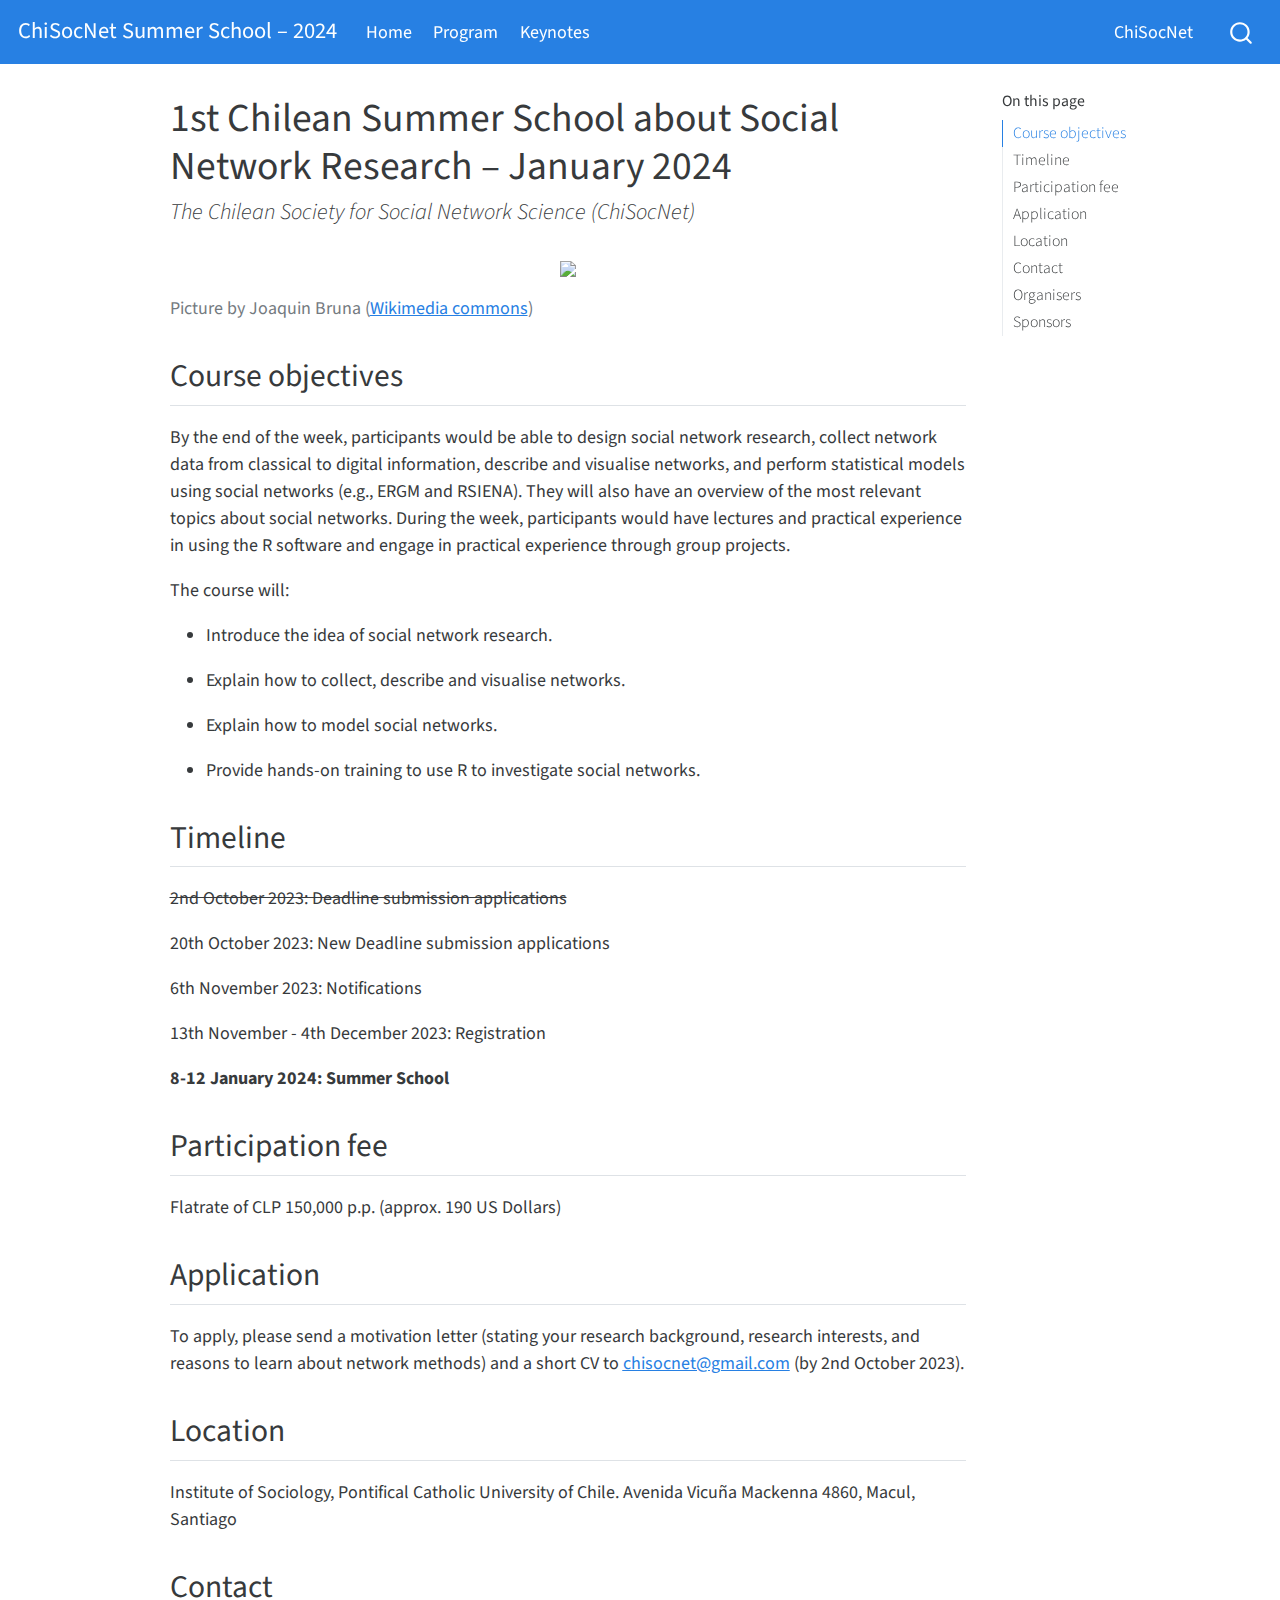
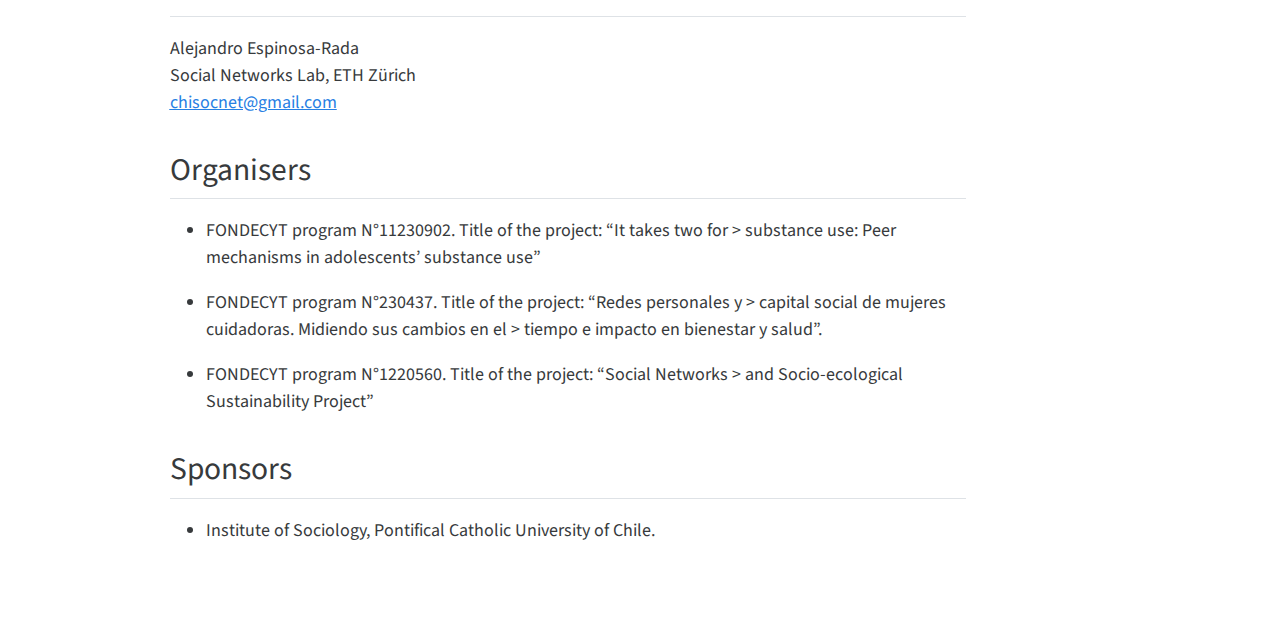
==== commit cebacd36: "Update dates" ====
--- a/docs/index.html
+++ b/docs/index.html
@@ -2,7 +2,7 @@
 <html xmlns="http://www.w3.org/1999/xhtml" lang="en" xml:lang="en"><head>
 
 <meta charset="utf-8">
-<meta name="generator" content="quarto-1.3.450">
+<meta name="generator" content="quarto-1.0.37">
 
 <meta name="viewport" content="width=device-width, initial-scale=1.0, user-scalable=yes">
 
@@ -11,15 +11,10 @@
 <style>
 code{white-space: pre-wrap;}
 span.smallcaps{font-variant: small-caps;}
-div.columns{display: flex; gap: min(4vw, 1.5em);}
-div.column{flex: auto; overflow-x: auto;}
+span.underline{text-decoration: underline;}
+div.column{display: inline-block; vertical-align: top; width: 50%;}
 div.hanging-indent{margin-left: 1.5em; text-indent: -1.5em;}
 ul.task-list{list-style: none;}
-ul.task-list li input[type="checkbox"] {
-  width: 0.8em;
-  margin: 0 0.8em 0.2em -1em; /* quarto-specific, see https://github.com/quarto-dev/quarto-cli/issues/4556 */ 
-  vertical-align: middle;
-}
 </style>
 
 
@@ -54,8 +49,7 @@
     "search-more-matches-text": "more matches in this document",
     "search-clear-button-title": "Clear",
     "search-detached-cancel-button-title": "Cancel",
-    "search-submit-button-title": "Submit",
-    "search-label": "Search"
+    "search-submit-button-title": "Submit"
   }
 }</script>
 
@@ -69,38 +63,30 @@
   <header id="quarto-header" class="headroom fixed-top">
     <nav class="navbar navbar-expand-lg navbar-dark ">
       <div class="navbar-container container-fluid">
-      <div class="navbar-brand-container">
-    <a class="navbar-brand" href="./index.html">
+      <a class="navbar-brand" href="./index.html">
     <span class="navbar-title">ChiSocNet Summer School – 2024</span>
-    </a>
-  </div>
-            <div id="quarto-search" class="" title="Search"></div>
+  </a>
           <button class="navbar-toggler" type="button" data-bs-toggle="collapse" data-bs-target="#navbarCollapse" aria-controls="navbarCollapse" aria-expanded="false" aria-label="Toggle navigation" onclick="if (window.quartoToggleHeadroom) { window.quartoToggleHeadroom(); }">
   <span class="navbar-toggler-icon"></span>
 </button>
           <div class="collapse navbar-collapse" id="navbarCollapse">
             <ul class="navbar-nav navbar-nav-scroll me-auto">
   <li class="nav-item">
-    <a class="nav-link active" href="./index.html" rel="" target="" aria-current="page">
- <span class="menu-text">Home</span></a>
-  </li>  
-  <li class="nav-item">
-    <a class="nav-link" href="./program.html" rel="" target="">
- <span class="menu-text">Program</span></a>
-  </li>  
-  <li class="nav-item">
-    <a class="nav-link" href="./keynotes.html" rel="" target="">
- <span class="menu-text">Keynotes</span></a>
+    <a class="nav-link active" href="./index.html" aria-current="page">Home</a>
+  </li>  
+  <li class="nav-item">
+    <a class="nav-link" href="./program.html">Program</a>
+  </li>  
+  <li class="nav-item">
+    <a class="nav-link" href="./keynotes.html">Keynotes</a>
   </li>  
 </ul>
             <ul class="navbar-nav navbar-nav-scroll ms-auto">
   <li class="nav-item">
-    <a class="nav-link" href="./about.html" rel="" target="">
- <span class="menu-text">ChiSocNet</span></a>
-  </li>  
-</ul>
-            <div class="quarto-navbar-tools">
-</div>
+    <a class="nav-link" href="./about.html">ChiSocNet</a>
+  </li>  
+</ul>
+              <div id="quarto-search" class="" title="Search"></div>
           </div> <!-- /navcollapse -->
       </div> <!-- /container-fluid -->
     </nav>
@@ -110,7 +96,7 @@
 <!-- sidebar -->
 <!-- margin-sidebar -->
     <div id="quarto-margin-sidebar" class="sidebar margin-sidebar">
-        <nav id="TOC" role="doc-toc" class="toc-active">
+        <nav id="TOC" role="doc-toc">
     <h2 id="toc-title">On this page</h2>
    
   <ul>
@@ -139,7 +125,6 @@
 <div class="quarto-title-meta">
 
     
-  
     
   </div>
   
@@ -149,7 +134,7 @@
 <div class="quarto-figure quarto-figure-center">
 <figure class="figure">
 <p><img src="figures/santiago-winter-wikimedia.jpg" class="img-fluid figure-img"></p>
-<figcaption class="figure-caption">Picture by Joaquin Bruna (<a href="https://commons.wikimedia.org/wiki/File:Santiago_de_Chile_%28winter%29.jpg">Wikimedia commons</a>)</figcaption>
+<p></p><figcaption class="figure-caption">Picture by Joaquin Bruna (<a href="https://commons.wikimedia.org/wiki/File:Santiago_de_Chile_%28winter%29.jpg">Wikimedia commons</a>)</figcaption><p></p>
 </figure>
 </div>
 <section id="course-objectives" class="level2">
@@ -165,7 +150,7 @@
 </section>
 <section id="timeline" class="level2">
 <h2 class="anchored" data-anchor-id="timeline">Timeline</h2>
-<p>~~ 2nd October 2023: Deadline submission applications ~~</p>
+<p><del>2nd October 2023: Deadline submission applications</del></p>
 <p>20th October 2023: New Deadline submission applications</p>
 <p>6th November 2023: Notifications</p>
 <p>13th November - 4th December 2023: Registration</p>
@@ -232,23 +217,9 @@
     icon: icon
   };
   anchorJS.add('.anchored');
-  const isCodeAnnotation = (el) => {
-    for (const clz of el.classList) {
-      if (clz.startsWith('code-annotation-')) {                     
-        return true;
-      }
-    }
-    return false;
-  }
   const clipboard = new window.ClipboardJS('.code-copy-button', {
-    text: function(trigger) {
-      const codeEl = trigger.previousElementSibling.cloneNode(true);
-      for (const childEl of codeEl.children) {
-        if (isCodeAnnotation(childEl)) {
-          childEl.remove();
-        }
-      }
-      return codeEl.innerText;
+    target: function(trigger) {
+      return trigger.previousElementSibling;
     }
   });
   clipboard.on('success', function(e) {
@@ -260,24 +231,7 @@
     button.classList.add('code-copy-button-checked');
     var currentTitle = button.getAttribute("title");
     button.setAttribute("title", "Copied!");
-    let tooltip;
-    if (window.bootstrap) {
-      button.setAttribute("data-bs-toggle", "tooltip");
-      button.setAttribute("data-bs-placement", "left");
-      button.setAttribute("data-bs-title", "Copied!");
-      tooltip = new bootstrap.Tooltip(button, 
-        { trigger: "manual", 
-          customClass: "code-copy-button-tooltip",
-          offset: [0, -8]});
-      tooltip.show();    
-    }
     setTimeout(function() {
-      if (tooltip) {
-        tooltip.hide();
-        button.removeAttribute("data-bs-title");
-        button.removeAttribute("data-bs-toggle");
-        button.removeAttribute("data-bs-placement");
-      }
       button.setAttribute("title", currentTitle);
       button.classList.remove('code-copy-button-checked');
     }, 1000);
@@ -305,136 +259,31 @@
   for (var i=0; i<noterefs.length; i++) {
     const ref = noterefs[i];
     tippyHover(ref, function() {
-      // use id or data attribute instead here
-      let href = ref.getAttribute('data-footnote-href') || ref.getAttribute('href');
+      let href = ref.getAttribute('href');
       try { href = new URL(href).hash; } catch {}
       const id = href.replace(/^#\/?/, "");
       const note = window.document.getElementById(id);
       return note.innerHTML;
     });
   }
-      let selectedAnnoteEl;
-      const selectorForAnnotation = ( cell, annotation) => {
-        let cellAttr = 'data-code-cell="' + cell + '"';
-        let lineAttr = 'data-code-annotation="' +  annotation + '"';
-        const selector = 'span[' + cellAttr + '][' + lineAttr + ']';
-        return selector;
-      }
-      const selectCodeLines = (annoteEl) => {
-        const doc = window.document;
-        const targetCell = annoteEl.getAttribute("data-target-cell");
-        const targetAnnotation = annoteEl.getAttribute("data-target-annotation");
-        const annoteSpan = window.document.querySelector(selectorForAnnotation(targetCell, targetAnnotation));
-        const lines = annoteSpan.getAttribute("data-code-lines").split(",");
-        const lineIds = lines.map((line) => {
-          return targetCell + "-" + line;
-        })
-        let top = null;
-        let height = null;
-        let parent = null;
-        if (lineIds.length > 0) {
-            //compute the position of the single el (top and bottom and make a div)
-            const el = window.document.getElementById(lineIds[0]);
-            top = el.offsetTop;
-            height = el.offsetHeight;
-            parent = el.parentElement.parentElement;
-          if (lineIds.length > 1) {
-            const lastEl = window.document.getElementById(lineIds[lineIds.length - 1]);
-            const bottom = lastEl.offsetTop + lastEl.offsetHeight;
-            height = bottom - top;
-          }
-          if (top !== null && height !== null && parent !== null) {
-            // cook up a div (if necessary) and position it 
-            let div = window.document.getElementById("code-annotation-line-highlight");
-            if (div === null) {
-              div = window.document.createElement("div");
-              div.setAttribute("id", "code-annotation-line-highlight");
-              div.style.position = 'absolute';
-              parent.appendChild(div);
-            }
-            div.style.top = top - 2 + "px";
-            div.style.height = height + 4 + "px";
-            let gutterDiv = window.document.getElementById("code-annotation-line-highlight-gutter");
-            if (gutterDiv === null) {
-              gutterDiv = window.document.createElement("div");
-              gutterDiv.setAttribute("id", "code-annotation-line-highlight-gutter");
-              gutterDiv.style.position = 'absolute';
-              const codeCell = window.document.getElementById(targetCell);
-              const gutter = codeCell.querySelector('.code-annotation-gutter');
-              gutter.appendChild(gutterDiv);
-            }
-            gutterDiv.style.top = top - 2 + "px";
-            gutterDiv.style.height = height + 4 + "px";
-          }
-          selectedAnnoteEl = annoteEl;
-        }
-      };
-      const unselectCodeLines = () => {
-        const elementsIds = ["code-annotation-line-highlight", "code-annotation-line-highlight-gutter"];
-        elementsIds.forEach((elId) => {
-          const div = window.document.getElementById(elId);
-          if (div) {
-            div.remove();
-          }
-        });
-        selectedAnnoteEl = undefined;
-      };
-      // Attach click handler to the DT
-      const annoteDls = window.document.querySelectorAll('dt[data-target-cell]');
-      for (const annoteDlNode of annoteDls) {
-        annoteDlNode.addEventListener('click', (event) => {
-          const clickedEl = event.target;
-          if (clickedEl !== selectedAnnoteEl) {
-            unselectCodeLines();
-            const activeEl = window.document.querySelector('dt[data-target-cell].code-annotation-active');
-            if (activeEl) {
-              activeEl.classList.remove('code-annotation-active');
-            }
-            selectCodeLines(clickedEl);
-            clickedEl.classList.add('code-annotation-active');
-          } else {
-            // Unselect the line
-            unselectCodeLines();
-            clickedEl.classList.remove('code-annotation-active');
-          }
-        });
-      }
-  const findCites = (el) => {
-    const parentEl = el.parentElement;
-    if (parentEl) {
-      const cites = parentEl.dataset.cites;
-      if (cites) {
-        return {
-          el,
-          cites: cites.split(' ')
-        };
-      } else {
-        return findCites(el.parentElement)
-      }
-    } else {
-      return undefined;
-    }
-  };
   var bibliorefs = window.document.querySelectorAll('a[role="doc-biblioref"]');
   for (var i=0; i<bibliorefs.length; i++) {
     const ref = bibliorefs[i];
-    const citeInfo = findCites(ref);
-    if (citeInfo) {
-      tippyHover(citeInfo.el, function() {
-        var popup = window.document.createElement('div');
-        citeInfo.cites.forEach(function(cite) {
-          var citeDiv = window.document.createElement('div');
-          citeDiv.classList.add('hanging-indent');
-          citeDiv.classList.add('csl-entry');
-          var biblioDiv = window.document.getElementById('ref-' + cite);
-          if (biblioDiv) {
-            citeDiv.innerHTML = biblioDiv.innerHTML;
-          }
-          popup.appendChild(citeDiv);
-        });
-        return popup.innerHTML;
+    const cites = ref.parentNode.getAttribute('data-cites').split(' ');
+    tippyHover(ref, function() {
+      var popup = window.document.createElement('div');
+      cites.forEach(function(cite) {
+        var citeDiv = window.document.createElement('div');
+        citeDiv.classList.add('hanging-indent');
+        citeDiv.classList.add('csl-entry');
+        var biblioDiv = window.document.getElementById('ref-' + cite);
+        if (biblioDiv) {
+          citeDiv.innerHTML = biblioDiv.innerHTML;
+        }
+        popup.appendChild(citeDiv);
       });
-    }
+      return popup.innerHTML;
+    });
   }
 });
 </script>
--- a/docs/site_libs/quarto-html/quarto-syntax-highlighting.css
+++ b/docs/site_libs/quarto-html/quarto-syntax-highlighting.css
@@ -55,85 +55,62 @@
 
 code span.ot {
   color: #003B4F;
-  font-style: inherit;
 }
 
 code span.at {
   color: #657422;
-  font-style: inherit;
 }
 
 code span.ss {
   color: #20794D;
-  font-style: inherit;
 }
 
 code span.an {
   color: #5E5E5E;
-  font-style: inherit;
 }
 
 code span.fu {
   color: #4758AB;
-  font-style: inherit;
 }
 
 code span.st {
   color: #20794D;
-  font-style: inherit;
 }
 
 code span.cf {
   color: #003B4F;
-  font-style: inherit;
 }
 
 code span.op {
   color: #5E5E5E;
-  font-style: inherit;
 }
 
 code span.er {
   color: #AD0000;
-  font-style: inherit;
 }
 
 code span.bn {
   color: #AD0000;
-  font-style: inherit;
 }
 
 code span.al {
   color: #AD0000;
-  font-style: inherit;
 }
 
 code span.va {
   color: #111111;
-  font-style: inherit;
-}
-
-code span.bu {
-  font-style: inherit;
-}
-
-code span.ex {
-  font-style: inherit;
 }
 
 code span.pp {
   color: #AD0000;
-  font-style: inherit;
 }
 
 code span.in {
   color: #5E5E5E;
-  font-style: inherit;
 }
 
 code span.vs {
   color: #20794D;
-  font-style: inherit;
 }
 
 code span.wa {
@@ -148,27 +125,22 @@
 
 code span.im {
   color: #00769E;
-  font-style: inherit;
 }
 
 code span.ch {
   color: #20794D;
-  font-style: inherit;
 }
 
 code span.dt {
   color: #AD0000;
-  font-style: inherit;
 }
 
 code span.fl {
   color: #AD0000;
-  font-style: inherit;
 }
 
 code span.co {
   color: #5E5E5E;
-  font-style: inherit;
 }
 
 code span.cv {
@@ -178,22 +150,18 @@
 
 code span.cn {
   color: #8f5902;
-  font-style: inherit;
 }
 
 code span.sc {
   color: #5E5E5E;
-  font-style: inherit;
 }
 
 code span.dv {
   color: #AD0000;
-  font-style: inherit;
 }
 
 code span.kw {
   color: #003B4F;
-  font-style: inherit;
 }
 
 .prevent-inlining {
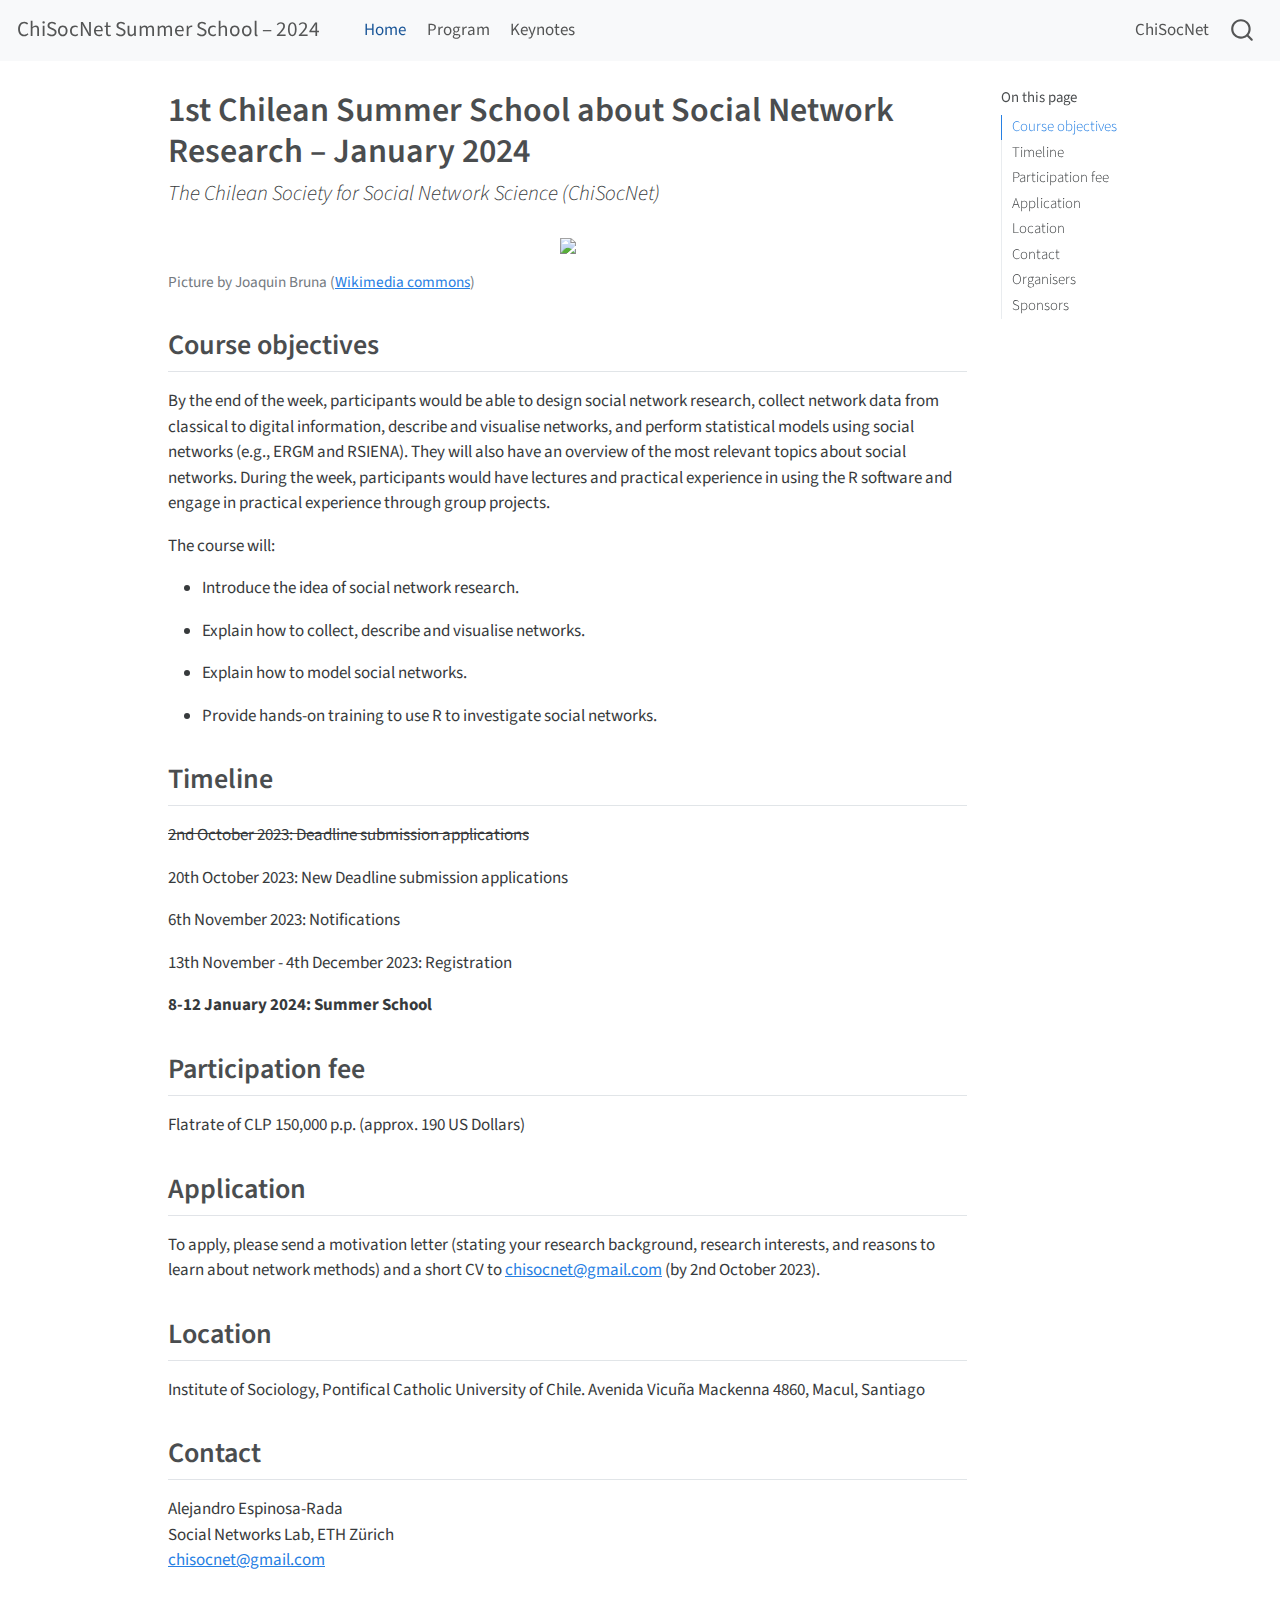
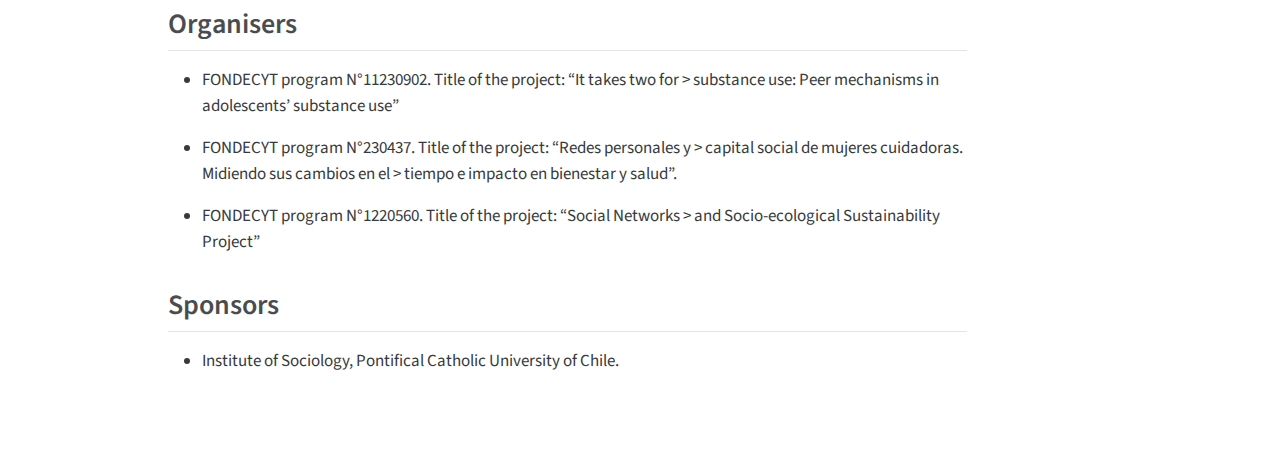
==== commit 1203c2cf: "Update dates" ====
--- a/docs/index.html
+++ b/docs/index.html
@@ -2,7 +2,7 @@
 <html xmlns="http://www.w3.org/1999/xhtml" lang="en" xml:lang="en"><head>
 
 <meta charset="utf-8">
-<meta name="generator" content="quarto-1.0.37">
+<meta name="generator" content="quarto-1.3.433">
 
 <meta name="viewport" content="width=device-width, initial-scale=1.0, user-scalable=yes">
 
@@ -11,10 +11,15 @@
 <style>
 code{white-space: pre-wrap;}
 span.smallcaps{font-variant: small-caps;}
-span.underline{text-decoration: underline;}
-div.column{display: inline-block; vertical-align: top; width: 50%;}
+div.columns{display: flex; gap: min(4vw, 1.5em);}
+div.column{flex: auto; overflow-x: auto;}
 div.hanging-indent{margin-left: 1.5em; text-indent: -1.5em;}
 ul.task-list{list-style: none;}
+ul.task-list li input[type="checkbox"] {
+  width: 0.8em;
+  margin: 0 0.8em 0.2em -1em; /* quarto-specific, see https://github.com/quarto-dev/quarto-cli/issues/4556 */ 
+  vertical-align: middle;
+}
 </style>
 
 
@@ -49,7 +54,8 @@
     "search-more-matches-text": "more matches in this document",
     "search-clear-button-title": "Clear",
     "search-detached-cancel-button-title": "Cancel",
-    "search-submit-button-title": "Submit"
+    "search-submit-button-title": "Submit",
+    "search-label": "Search"
   }
 }</script>
 
@@ -63,30 +69,38 @@
   <header id="quarto-header" class="headroom fixed-top">
     <nav class="navbar navbar-expand-lg navbar-dark ">
       <div class="navbar-container container-fluid">
-      <a class="navbar-brand" href="./index.html">
+      <div class="navbar-brand-container">
+    <a class="navbar-brand" href="./index.html">
     <span class="navbar-title">ChiSocNet Summer School – 2024</span>
-  </a>
+    </a>
+  </div>
+            <div id="quarto-search" class="" title="Search"></div>
           <button class="navbar-toggler" type="button" data-bs-toggle="collapse" data-bs-target="#navbarCollapse" aria-controls="navbarCollapse" aria-expanded="false" aria-label="Toggle navigation" onclick="if (window.quartoToggleHeadroom) { window.quartoToggleHeadroom(); }">
   <span class="navbar-toggler-icon"></span>
 </button>
           <div class="collapse navbar-collapse" id="navbarCollapse">
             <ul class="navbar-nav navbar-nav-scroll me-auto">
   <li class="nav-item">
-    <a class="nav-link active" href="./index.html" aria-current="page">Home</a>
+    <a class="nav-link active" href="./index.html" rel="" target="" aria-current="page">
+ <span class="menu-text">Home</span></a>
   </li>  
   <li class="nav-item">
-    <a class="nav-link" href="./program.html">Program</a>
+    <a class="nav-link" href="./program.html" rel="" target="">
+ <span class="menu-text">Program</span></a>
   </li>  
   <li class="nav-item">
-    <a class="nav-link" href="./keynotes.html">Keynotes</a>
+    <a class="nav-link" href="./keynotes.html" rel="" target="">
+ <span class="menu-text">Keynotes</span></a>
   </li>  
 </ul>
             <ul class="navbar-nav navbar-nav-scroll ms-auto">
   <li class="nav-item">
-    <a class="nav-link" href="./about.html">ChiSocNet</a>
+    <a class="nav-link" href="./about.html" rel="" target="">
+ <span class="menu-text">ChiSocNet</span></a>
   </li>  
 </ul>
-              <div id="quarto-search" class="" title="Search"></div>
+            <div class="quarto-navbar-tools">
+</div>
           </div> <!-- /navcollapse -->
       </div> <!-- /container-fluid -->
     </nav>
@@ -96,7 +110,7 @@
 <!-- sidebar -->
 <!-- margin-sidebar -->
     <div id="quarto-margin-sidebar" class="sidebar margin-sidebar">
-        <nav id="TOC" role="doc-toc">
+        <nav id="TOC" role="doc-toc" class="toc-active">
     <h2 id="toc-title">On this page</h2>
    
   <ul>
@@ -125,6 +139,7 @@
 <div class="quarto-title-meta">
 
     
+  
     
   </div>
   
@@ -134,7 +149,7 @@
 <div class="quarto-figure quarto-figure-center">
 <figure class="figure">
 <p><img src="figures/santiago-winter-wikimedia.jpg" class="img-fluid figure-img"></p>
-<p></p><figcaption class="figure-caption">Picture by Joaquin Bruna (<a href="https://commons.wikimedia.org/wiki/File:Santiago_de_Chile_%28winter%29.jpg">Wikimedia commons</a>)</figcaption><p></p>
+<figcaption class="figure-caption">Picture by Joaquin Bruna (<a href="https://commons.wikimedia.org/wiki/File:Santiago_de_Chile_%28winter%29.jpg">Wikimedia commons</a>)</figcaption>
 </figure>
 </div>
 <section id="course-objectives" class="level2">
@@ -217,9 +232,23 @@
     icon: icon
   };
   anchorJS.add('.anchored');
+  const isCodeAnnotation = (el) => {
+    for (const clz of el.classList) {
+      if (clz.startsWith('code-annotation-')) {                     
+        return true;
+      }
+    }
+    return false;
+  }
   const clipboard = new window.ClipboardJS('.code-copy-button', {
-    target: function(trigger) {
-      return trigger.previousElementSibling;
+    text: function(trigger) {
+      const codeEl = trigger.previousElementSibling.cloneNode(true);
+      for (const childEl of codeEl.children) {
+        if (isCodeAnnotation(childEl)) {
+          childEl.remove();
+        }
+      }
+      return codeEl.innerText;
     }
   });
   clipboard.on('success', function(e) {
@@ -231,7 +260,24 @@
     button.classList.add('code-copy-button-checked');
     var currentTitle = button.getAttribute("title");
     button.setAttribute("title", "Copied!");
+    let tooltip;
+    if (window.bootstrap) {
+      button.setAttribute("data-bs-toggle", "tooltip");
+      button.setAttribute("data-bs-placement", "left");
+      button.setAttribute("data-bs-title", "Copied!");
+      tooltip = new bootstrap.Tooltip(button, 
+        { trigger: "manual", 
+          customClass: "code-copy-button-tooltip",
+          offset: [0, -8]});
+      tooltip.show();    
+    }
     setTimeout(function() {
+      if (tooltip) {
+        tooltip.hide();
+        button.removeAttribute("data-bs-title");
+        button.removeAttribute("data-bs-toggle");
+        button.removeAttribute("data-bs-placement");
+      }
       button.setAttribute("title", currentTitle);
       button.classList.remove('code-copy-button-checked');
     }, 1000);
@@ -259,31 +305,136 @@
   for (var i=0; i<noterefs.length; i++) {
     const ref = noterefs[i];
     tippyHover(ref, function() {
-      let href = ref.getAttribute('href');
+      // use id or data attribute instead here
+      let href = ref.getAttribute('data-footnote-href') || ref.getAttribute('href');
       try { href = new URL(href).hash; } catch {}
       const id = href.replace(/^#\/?/, "");
       const note = window.document.getElementById(id);
       return note.innerHTML;
     });
   }
+      let selectedAnnoteEl;
+      const selectorForAnnotation = ( cell, annotation) => {
+        let cellAttr = 'data-code-cell="' + cell + '"';
+        let lineAttr = 'data-code-annotation="' +  annotation + '"';
+        const selector = 'span[' + cellAttr + '][' + lineAttr + ']';
+        return selector;
+      }
+      const selectCodeLines = (annoteEl) => {
+        const doc = window.document;
+        const targetCell = annoteEl.getAttribute("data-target-cell");
+        const targetAnnotation = annoteEl.getAttribute("data-target-annotation");
+        const annoteSpan = window.document.querySelector(selectorForAnnotation(targetCell, targetAnnotation));
+        const lines = annoteSpan.getAttribute("data-code-lines").split(",");
+        const lineIds = lines.map((line) => {
+          return targetCell + "-" + line;
+        })
+        let top = null;
+        let height = null;
+        let parent = null;
+        if (lineIds.length > 0) {
+            //compute the position of the single el (top and bottom and make a div)
+            const el = window.document.getElementById(lineIds[0]);
+            top = el.offsetTop;
+            height = el.offsetHeight;
+            parent = el.parentElement.parentElement;
+          if (lineIds.length > 1) {
+            const lastEl = window.document.getElementById(lineIds[lineIds.length - 1]);
+            const bottom = lastEl.offsetTop + lastEl.offsetHeight;
+            height = bottom - top;
+          }
+          if (top !== null && height !== null && parent !== null) {
+            // cook up a div (if necessary) and position it 
+            let div = window.document.getElementById("code-annotation-line-highlight");
+            if (div === null) {
+              div = window.document.createElement("div");
+              div.setAttribute("id", "code-annotation-line-highlight");
+              div.style.position = 'absolute';
+              parent.appendChild(div);
+            }
+            div.style.top = top - 2 + "px";
+            div.style.height = height + 4 + "px";
+            let gutterDiv = window.document.getElementById("code-annotation-line-highlight-gutter");
+            if (gutterDiv === null) {
+              gutterDiv = window.document.createElement("div");
+              gutterDiv.setAttribute("id", "code-annotation-line-highlight-gutter");
+              gutterDiv.style.position = 'absolute';
+              const codeCell = window.document.getElementById(targetCell);
+              const gutter = codeCell.querySelector('.code-annotation-gutter');
+              gutter.appendChild(gutterDiv);
+            }
+            gutterDiv.style.top = top - 2 + "px";
+            gutterDiv.style.height = height + 4 + "px";
+          }
+          selectedAnnoteEl = annoteEl;
+        }
+      };
+      const unselectCodeLines = () => {
+        const elementsIds = ["code-annotation-line-highlight", "code-annotation-line-highlight-gutter"];
+        elementsIds.forEach((elId) => {
+          const div = window.document.getElementById(elId);
+          if (div) {
+            div.remove();
+          }
+        });
+        selectedAnnoteEl = undefined;
+      };
+      // Attach click handler to the DT
+      const annoteDls = window.document.querySelectorAll('dt[data-target-cell]');
+      for (const annoteDlNode of annoteDls) {
+        annoteDlNode.addEventListener('click', (event) => {
+          const clickedEl = event.target;
+          if (clickedEl !== selectedAnnoteEl) {
+            unselectCodeLines();
+            const activeEl = window.document.querySelector('dt[data-target-cell].code-annotation-active');
+            if (activeEl) {
+              activeEl.classList.remove('code-annotation-active');
+            }
+            selectCodeLines(clickedEl);
+            clickedEl.classList.add('code-annotation-active');
+          } else {
+            // Unselect the line
+            unselectCodeLines();
+            clickedEl.classList.remove('code-annotation-active');
+          }
+        });
+      }
+  const findCites = (el) => {
+    const parentEl = el.parentElement;
+    if (parentEl) {
+      const cites = parentEl.dataset.cites;
+      if (cites) {
+        return {
+          el,
+          cites: cites.split(' ')
+        };
+      } else {
+        return findCites(el.parentElement)
+      }
+    } else {
+      return undefined;
+    }
+  };
   var bibliorefs = window.document.querySelectorAll('a[role="doc-biblioref"]');
   for (var i=0; i<bibliorefs.length; i++) {
     const ref = bibliorefs[i];
-    const cites = ref.parentNode.getAttribute('data-cites').split(' ');
-    tippyHover(ref, function() {
-      var popup = window.document.createElement('div');
-      cites.forEach(function(cite) {
-        var citeDiv = window.document.createElement('div');
-        citeDiv.classList.add('hanging-indent');
-        citeDiv.classList.add('csl-entry');
-        var biblioDiv = window.document.getElementById('ref-' + cite);
-        if (biblioDiv) {
-          citeDiv.innerHTML = biblioDiv.innerHTML;
-        }
-        popup.appendChild(citeDiv);
+    const citeInfo = findCites(ref);
+    if (citeInfo) {
+      tippyHover(citeInfo.el, function() {
+        var popup = window.document.createElement('div');
+        citeInfo.cites.forEach(function(cite) {
+          var citeDiv = window.document.createElement('div');
+          citeDiv.classList.add('hanging-indent');
+          citeDiv.classList.add('csl-entry');
+          var biblioDiv = window.document.getElementById('ref-' + cite);
+          if (biblioDiv) {
+            citeDiv.innerHTML = biblioDiv.innerHTML;
+          }
+          popup.appendChild(citeDiv);
+        });
+        return popup.innerHTML;
       });
-      return popup.innerHTML;
-    });
+    }
   }
 });
 </script>
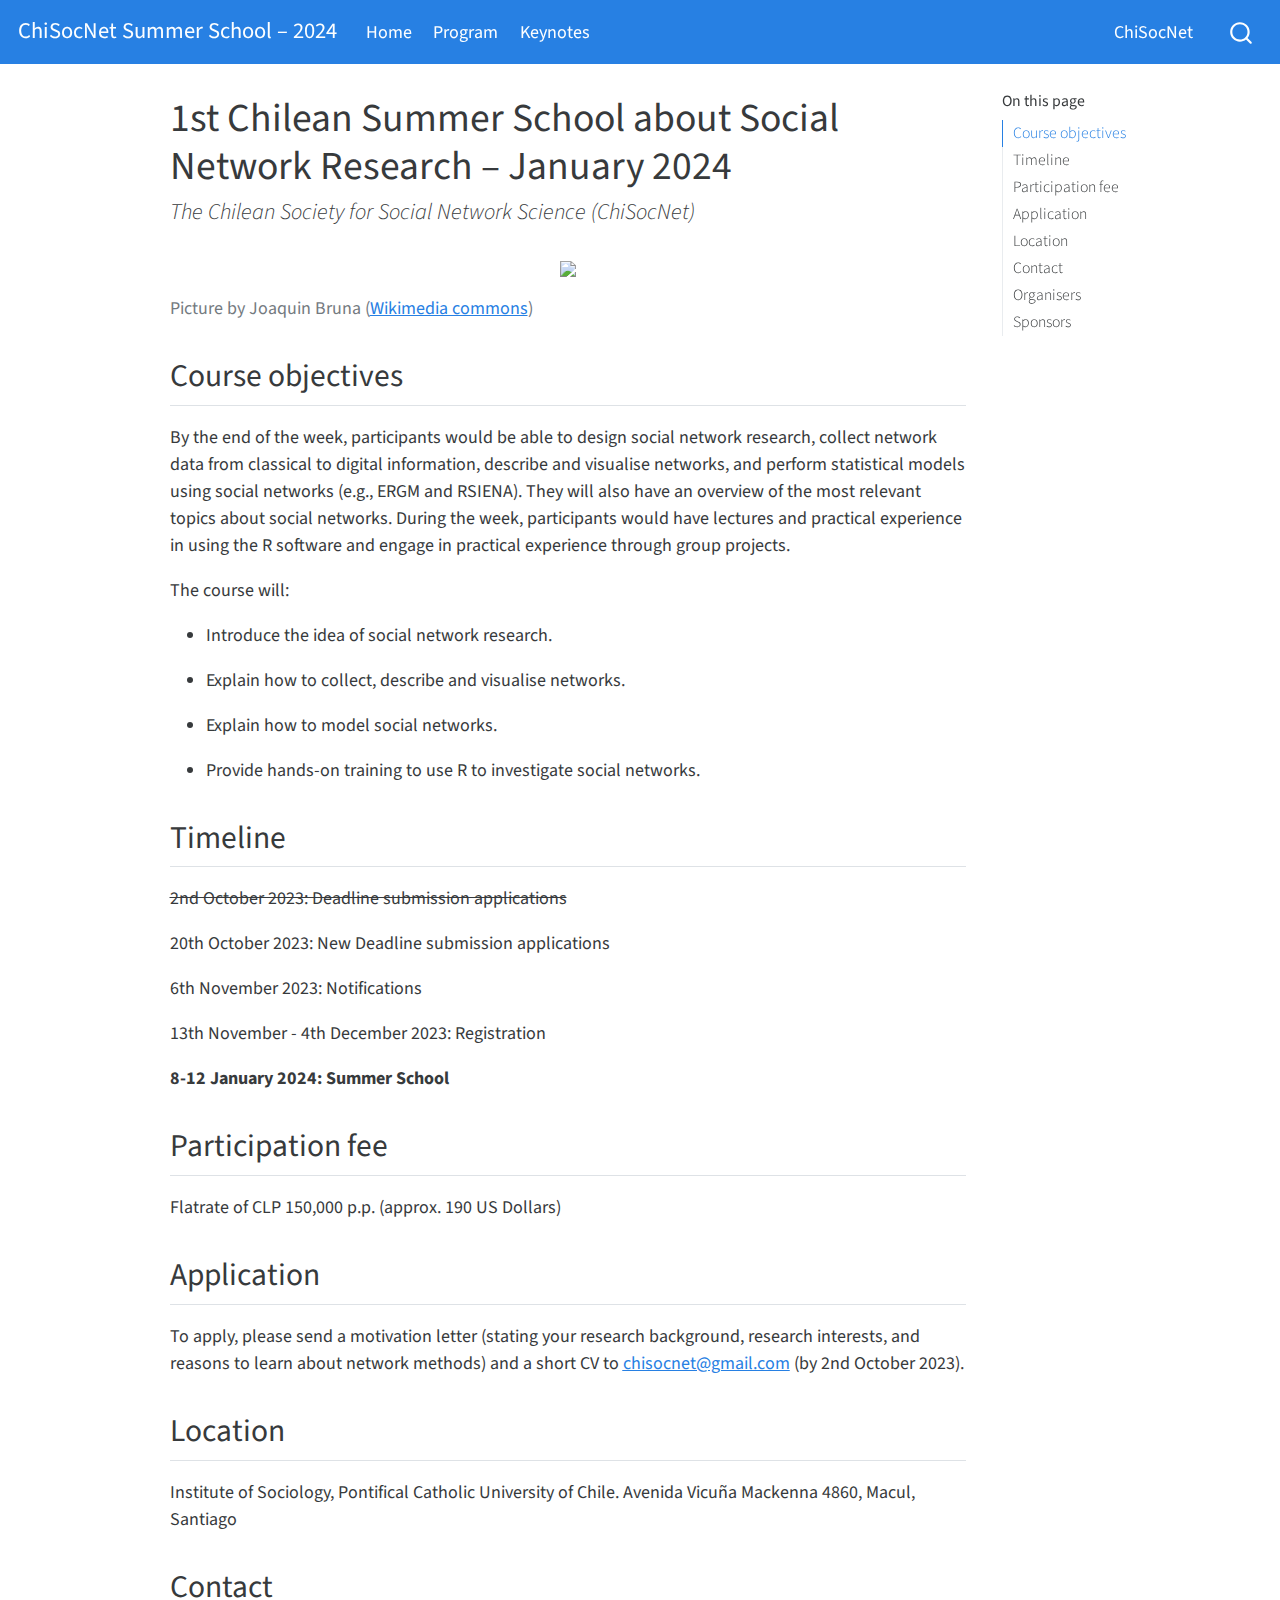
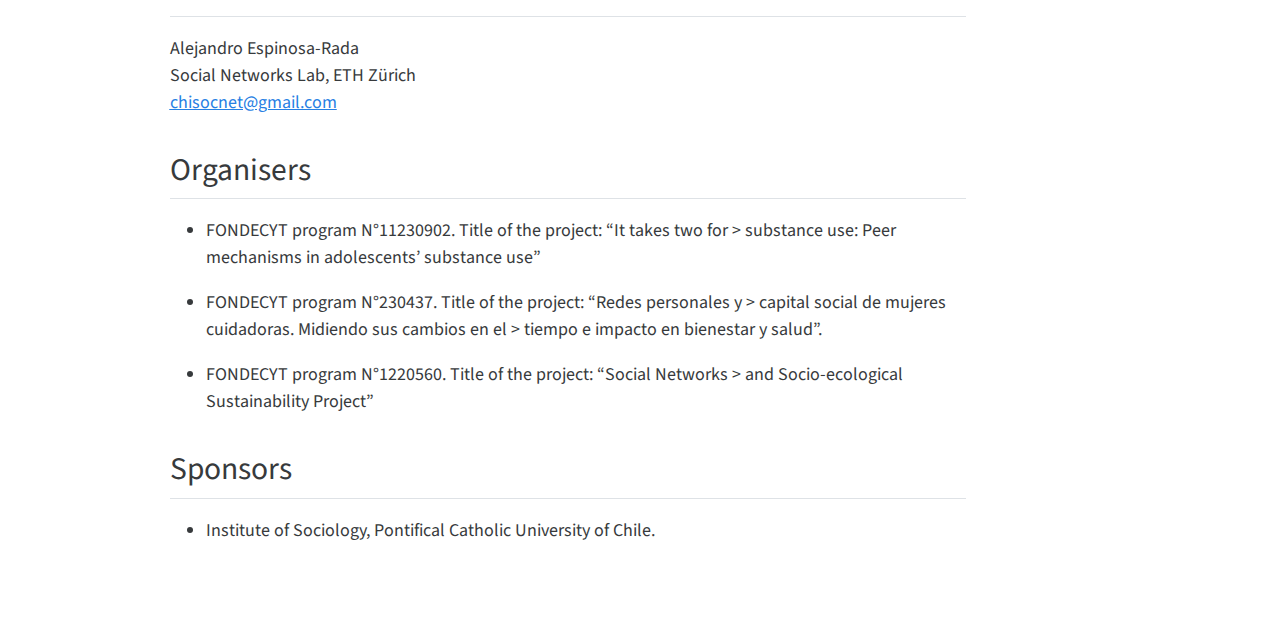
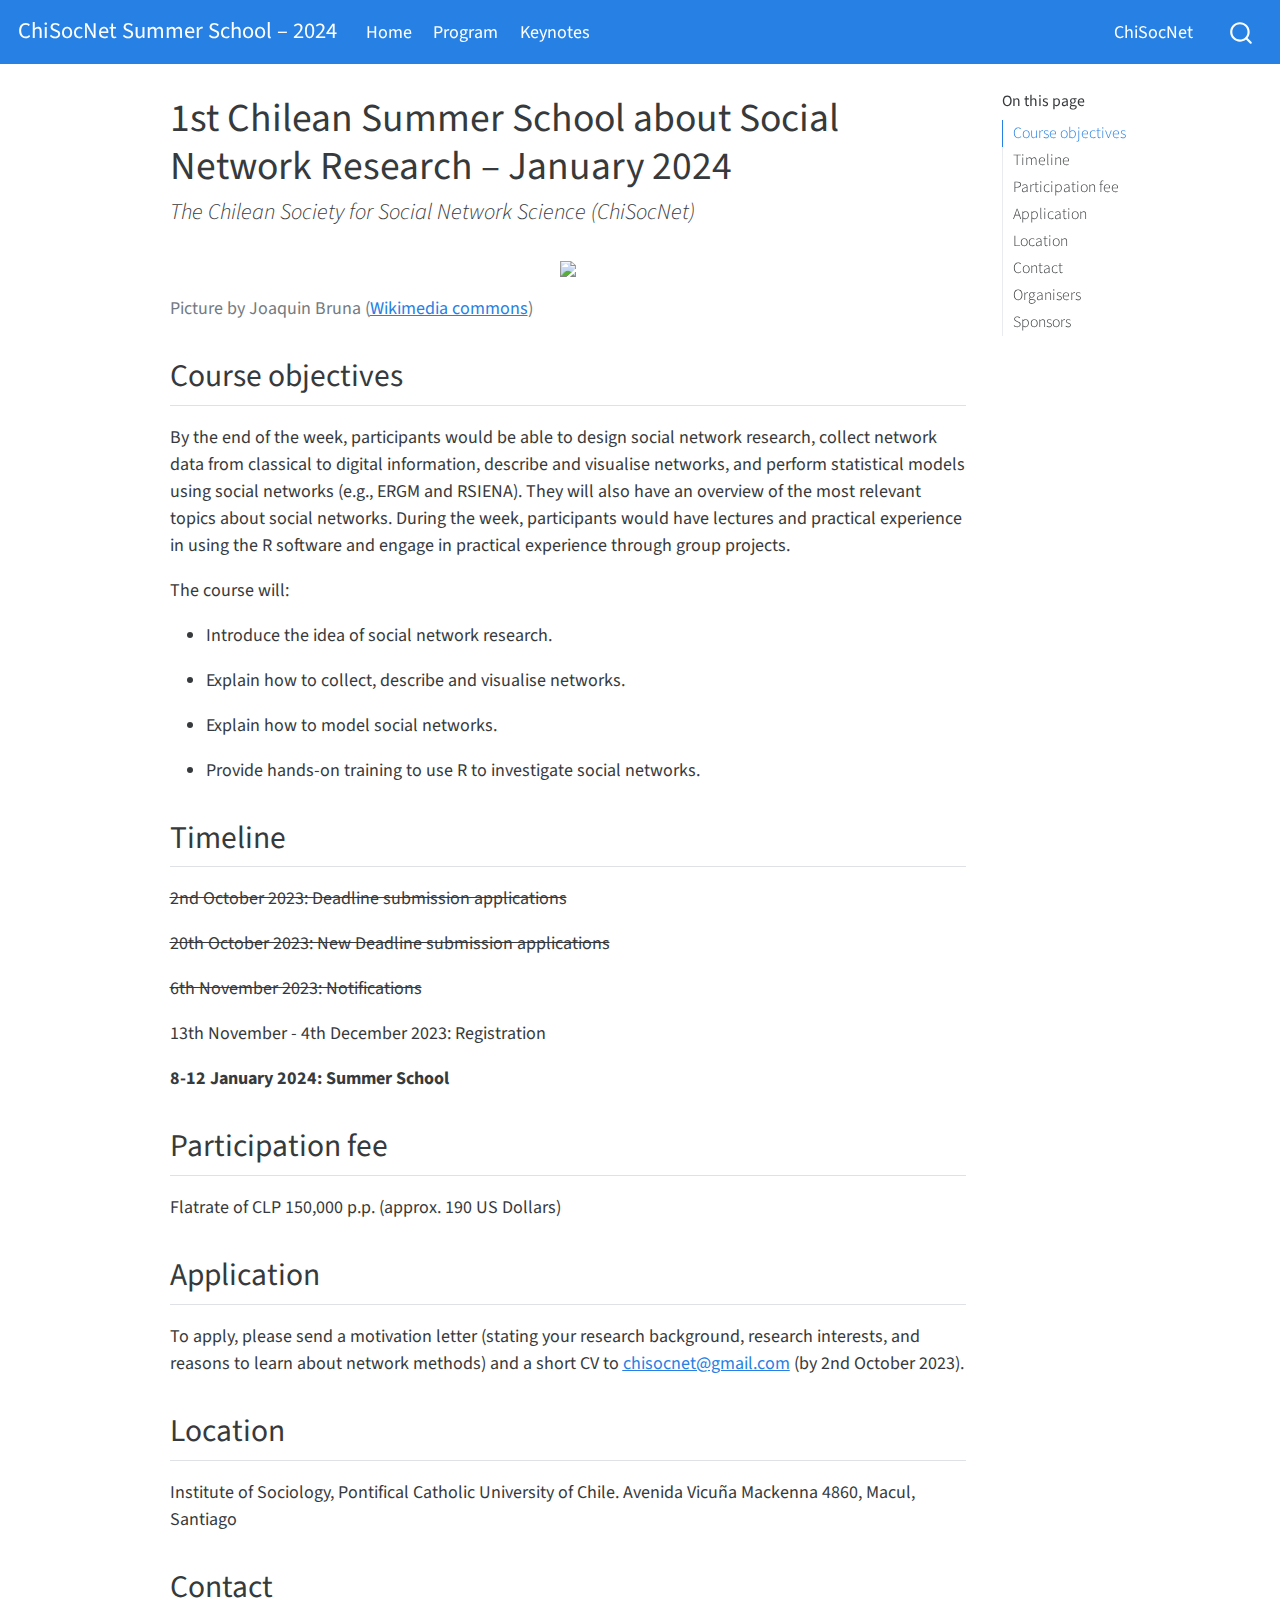
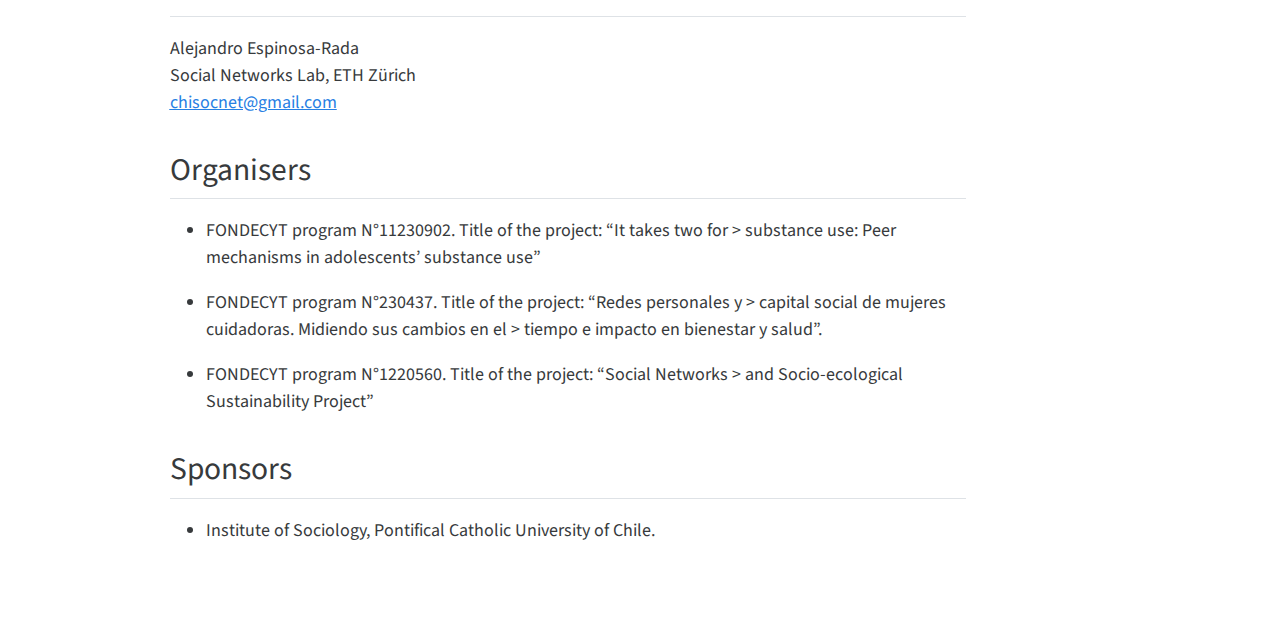
